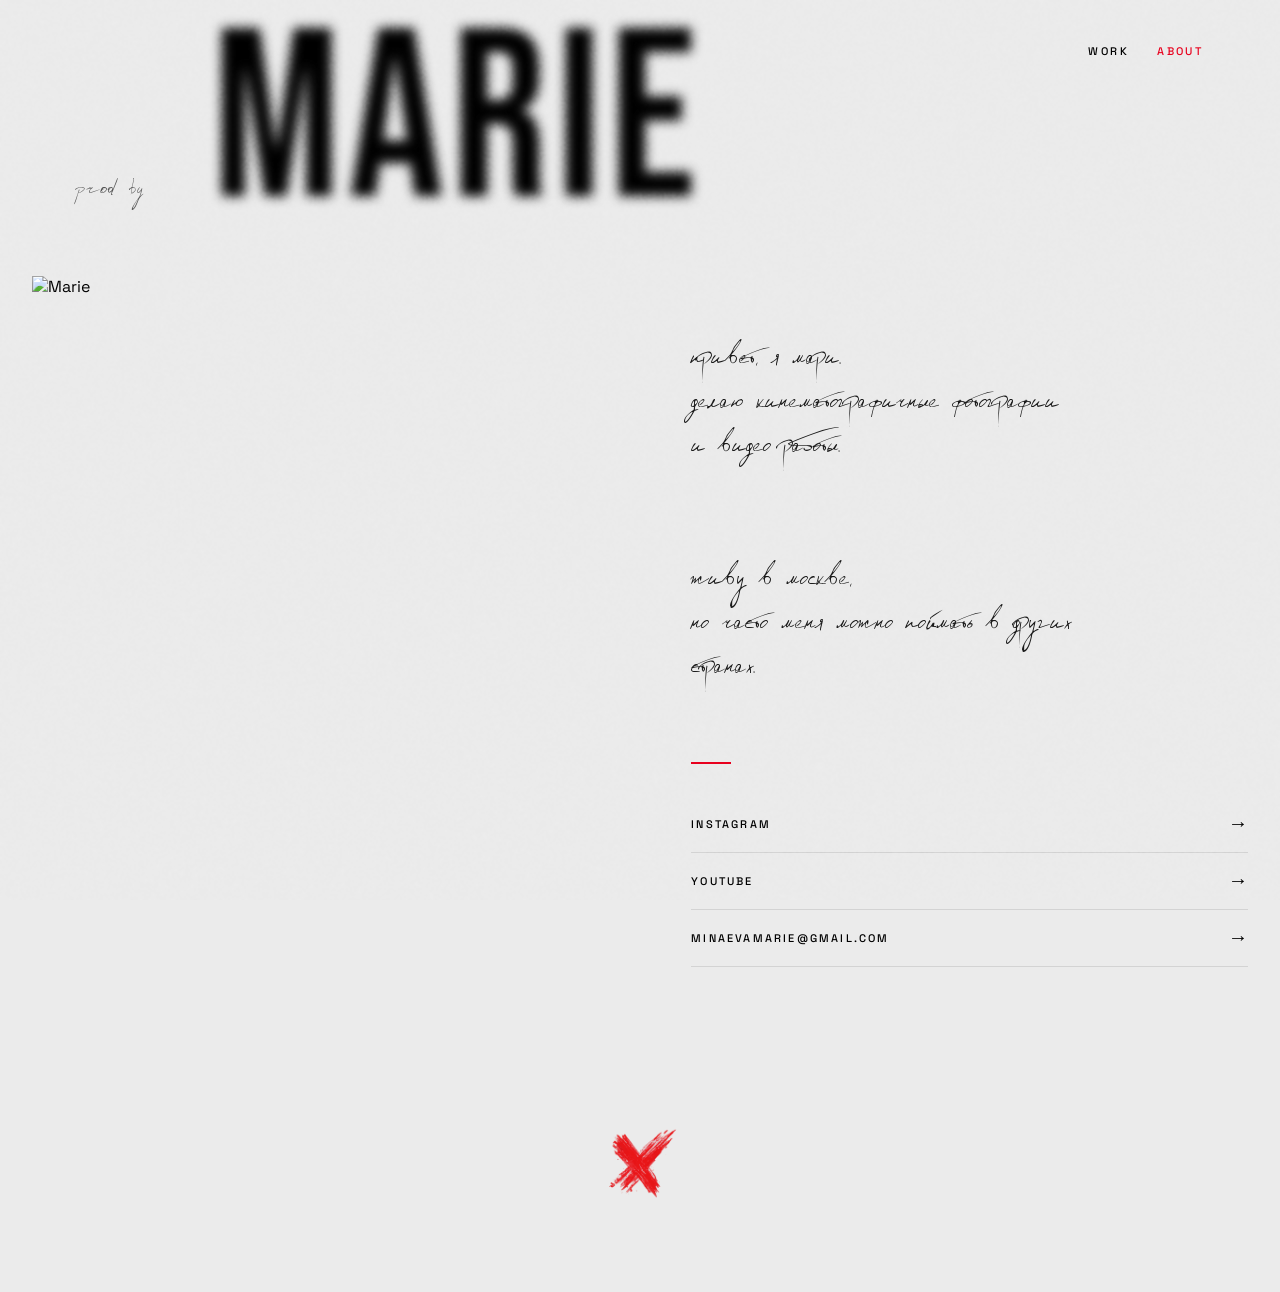
==== about.html @ d0a78d9e "init" ====
<!DOCTYPE html>
<html lang="ru">
<head>
  <meta charset="UTF-8">
  <meta name="viewport" content="width=device-width, initial-scale=1.0">
  <title>MARIE — About</title>
  <link rel="icon" href="icons/favicon.png" type="image/png">
  <link rel="stylesheet" href="style.css">
</head>
<body>

  <nav>
    <span class="nav-sub">prod by</span>
    <a href="index.html" class="nav-logo">MARIE</a>
    <div class="nav-links">
      <a href="index.html">WORK</a>
      <a href="about.html" class="active">ABOUT</a>
    </div>
  </nav>

  <div class="about-wrap">

    <div class="about-photo">
      <img src="myPhoto.jpg" alt="Marie">
    </div>

    <div class="about-content">

      <p class="about-bio" id="about-bio"></p>

      <div class="about-divider"></div>

      <div class="about-links" id="about-links"></div>

    </div>
  </div>

  <div class="page-footer-cross">
    <img src="icons/cross.png" alt="">
  </div>

  <script>
    fetch('about.json').then(r => r.json()).then(data => {
      const bio = document.getElementById('about-bio');
      bio.innerHTML = data.bio.map(line => line === '' ? '<br>' : line).join('<br>');

      const links = document.getElementById('about-links');
      data.links.forEach(l => {
        const a = document.createElement('a');
        a.href = l.url;
        a.className = 'about-link';
        if (l.external) { a.target = '_blank'; a.rel = 'noopener'; }
        a.innerHTML = l.label + '<span class="link-arrow">→</span>';
        links.appendChild(a);
      });
    });
  </script>
  <script src="grain.js"></script>
</body>
</html>
---- style.css ----
@import url('https://fonts.googleapis.com/css2?family=Bebas+Neue&family=Rock+Salt&family=Space+Grotesk:wght@300;400;500&display=swap');

@font-face {
  font-family: 'Chicoree';
  src: url('font/Chicoree Em. Bold.otf') format('opentype');
  font-weight: bold;
  font-style: normal;
}

@font-face {
  font-family: 'Alistair';
  src: url('font/Alistair Signature.ttf') format('truetype');
  font-weight: normal;
  font-style: normal;
}

@font-face {
  font-family: 'Shlapak';
  src: url('font/Shlapak Script.otf') format('opentype');
  font-weight: normal;
  font-style: normal;
}

:root {
  --bg: #FFFFFF;
  --black: #000000;
  --red: #E8001D;
}

*, *::before, *::after { box-sizing: border-box; margin: 0; padding: 0; }
html { scroll-behavior: smooth; }

body {
  background-color: var(--bg);
  background-image: url("data:image/svg+xml,%3Csvg xmlns='http://www.w3.org/2000/svg' width='250' height='250'%3E%3Cfilter id='n'%3E%3CfeTurbulence type='fractalNoise' baseFrequency='0.75' numOctaves='4' stitchTiles='stitch'/%3E%3CfeColorMatrix type='saturate' values='0'/%3E%3CfeBlend in='SourceGraphic' mode='multiply'/%3E%3C/filter%3E%3Crect width='250' height='250' filter='url(%23n)' opacity='0.08'/%3E%3C/svg%3E");
  background-repeat: repeat;
  background-size: 400px 400px;
  color: var(--black);
  font-family: 'Space Grotesk', sans-serif;
  overflow-x: hidden;
}


/* ── NAV ── */
nav {
  position: relative;
  z-index: 500;
  overflow: visible;
  display: flex;
  justify-content: space-between;
  align-items: flex-end;
  padding: 22px 6% 18px;
  background-color: var(--bg);
  background-image: url("data:image/svg+xml,%3Csvg xmlns='http://www.w3.org/2000/svg' width='250' height='250'%3E%3Cfilter id='n'%3E%3CfeTurbulence type='fractalNoise' baseFrequency='0.75' numOctaves='4' stitchTiles='stitch'/%3E%3CfeColorMatrix type='saturate' values='0'/%3E%3CfeBlend in='SourceGraphic' mode='multiply'/%3E%3C/filter%3E%3Crect width='250' height='250' filter='url(%23n)' opacity='0.08'/%3E%3C/svg%3E");
  background-size: 400px 400px;
}

.nav-sub {
  font-family: 'Shlapak', cursive;
  font-size: 22px;
  font-weight: normal;
  letter-spacing: 0.04em;
  color: #555555;
  text-transform: lowercase;
  white-space: nowrap;
  position: absolute;
  left: 6%;
  bottom: 46px;
}

.nav-logo {
  font-family: 'Bebas Neue', cursive;
  font-size: clamp(100px, 20vw, 240px);
  color: var(--black);
  text-decoration: none;
  letter-spacing: 0.03em;
  line-height: 0.85;
  filter: blur(6px);
  margin-left: 12%;
}

.nav-links { display: flex; gap: 28px; align-self: flex-start; padding-top: 22px; }

.nav-links a {
  font-size: 11px;
  font-weight: 500;
  letter-spacing: 0.22em;
  text-transform: uppercase;
  color: var(--black);
  text-decoration: none;
  transition: color 0.15s;
}

.nav-links a.active,
.nav-links a:hover { color: var(--red); }

/* ── GALLERY ── */
.gallery-wrap { padding: 20px 3% 120px 3%; position: relative; }

.gallery-grid {
  columns: 4 170px;
  column-gap: 12px;
}

/* Photo card */
.photo-card {
  break-inside: avoid;
  display: inline-block;
  width: 100%;
  margin-bottom: 12px;
  position: relative;
  overflow: visible;
  cursor: pointer;
  z-index: 1;
}

.photo-card:hover { z-index: 20; }

.photo-inner {
  overflow: hidden;
  position: relative;
  line-height: 0;
}

.photo-inner img {
  width: 100%;
  height: auto;
  display: block;
  transition: transform 0.5s ease;
  filter: contrast(1.04);
}

.photo-card:hover .photo-inner img { transform: scale(1.03); }

/* Big photo card */
.photo-card.big {
  z-index: 5;
  margin-bottom: 28px;
  transform-origin: top center;
}

/* Cross stamp on photo */
.photo-x {
  position: absolute;
  pointer-events: none;
  z-index: 5;
  top: 5%;
  left: 5%;
  width: 42%;
}

.photo-x img {
  width: 100%;
  height: auto;
  display: block;
  mix-blend-mode: multiply;
}

/* ━━━━━━━━━━━━━━━━━━━━━━━━━━━━━━━━
   SCATTER TEXT TYPES
━━━━━━━━━━━━━━━━━━━━━━━━━━━━━━━━ */

/* Shared base for all scatter elements */
[class^="st"] {
  break-inside: avoid;
  display: inline-block;
  width: 100%;
  position: relative;
  pointer-events: none;
  user-select: none;
  margin-bottom: 12px;
}

/* ── 1. HUGE single word: SHOT / STILL / PROOF etc. */
.st-word {
  font-family: 'Bebas Neue', cursive;
  font-size: clamp(52px, 10vw, 120px);
  line-height: 0.84;
  letter-spacing: 0.02em;
  color: var(--black);
  padding: 4px 0;
}

.st-word.outline {
  -webkit-text-stroke: 2px var(--black);
  color: transparent;
}

.st-word.red { color: var(--red); }

.st-word.red-outline {
  -webkit-text-stroke: 2px var(--red);
  color: transparent;
}

/* ghost — enormous, barely visible, background feel */
.st-word.ghost {
  font-size: clamp(100px, 22vw, 260px);
  color: rgba(0,0,0,0.04);
  line-height: 0.8;
  overflow: visible;
  -webkit-text-stroke: 0;
}

/* Creep over photo above */
.overlap-up {
  margin-top: -56px;
  z-index: 10;
  margin-bottom: 6px;
}

.overlap-up-sm {
  margin-top: -28px;
  z-index: 10;
  margin-bottom: 4px;
}

/* ── 2. Dazed-style phrase: "no filter needed" */
.st-phrase {
  font-family: 'Shlapak', cursive;
  font-size: clamp(14px, 2.4vw, 24px);
  letter-spacing: 0.14em;
  color: var(--black);
  padding: 10px 2px;
  line-height: 1.1;
}

.st-phrase.gray  { color: #C8C8C8; }
.st-phrase.red   { color: var(--red); font-size: clamp(16px, 3vw, 30px); }
.st-phrase.right { text-align: right; margin-left: auto; display: block; }

/* ── 3. Illegible handwriting — very small, extreme rotation */
.st-illegible {
  font-family: 'Rock Salt', cursive;
  font-size: 11px;
  color: rgba(0, 0, 0, 0.22);
  white-space: nowrap;
  overflow: visible;
  padding: 20px 0 16px;
  line-height: 1;
  letter-spacing: 0.01em;
  transform-origin: left center;
}

/* ── 4. Polaroid handwritten caption — small, legible-ish, gray */
.st-hand {
  font-family: 'Rock Salt', cursive;
  font-size: 18px;
  color: #C0C0C0;
  padding: 10px 4px;
  line-height: 1.3;
}

.st-hand.dark {
  font-size: 16px;
  color: rgba(0,0,0,0.3);
}

/* ── 5. Film/editorial label */
.st-label {
  font-family: 'Space Grotesk', sans-serif;
  font-size: 9px;
  letter-spacing: 0.24em;
  text-transform: uppercase;
  color: #888888;
  padding: 8px 2px;
}

/* ── 6. Long italic quote */
.st-quote {
  break-inside: avoid;
  display: inline-block;
  width: 100%;
  font-family: 'Space Grotesk', sans-serif;
  font-size: 10px;
  font-style: italic;
  font-weight: 300;
  color: #AAAAAA;
  line-height: 1.6;
  text-align: right;
  letter-spacing: 0.04em;
  padding: 6px 2px;
  margin-bottom: 10px;
}

.quote-sidebar {
  display: none;
}

/* ── Gallery intro ─────────────────────────────────────────── */
.gallery-intro {
  padding: 30px 3% 20px;
  display: flex;
  justify-content: flex-end;
}

.gallery-intro-quote {
  font-family: 'Shlapak', cursive;
  font-size: 16px;
  font-style: normal;
  font-weight: 300;
  color: #AAAAAA;
  line-height: 1.7;
  letter-spacing: 0.04em;
  max-width: 320px;
  text-align: right;
}

/* ── Shot image */
.st-shot {
  break-inside: avoid;
  display: inline-block;
  width: 100%;
  margin-bottom: 12px;
}

.st-shot img {
  width: 70%;
  max-width: 220px;
  height: auto;
  display: block;
  mix-blend-mode: multiply;
}

/* ── Circled text */
.st-circled {
  break-inside: avoid;
  display: inline-block;
  width: 100%;
  margin-bottom: 12px;
  position: relative;
}

.st-circled-text {
  font-family: 'Bebas Neue', cursive;
  font-size: clamp(32px, 6vw, 64px);
  letter-spacing: 0.08em;
  color: var(--black);
  display: block;
  text-align: center;
  padding: 14px 24px;
  position: relative;
  z-index: 1;
  filter: blur(1px);
}

.st-circled-text.red { color: var(--red); }

.st-circle-img {
  position: absolute;
  top: 50%;
  left: 50%;
  transform: translate(-50%, -50%);
  width: 92%;
  height: auto;
  pointer-events: none;
  mix-blend-mode: multiply;
  filter: blur(1.5px);
  z-index: 2;
}

/* ── 7. Cross image */
.st-x {
  padding: 0;
}

.st-x img {
  width: 55%;
  max-width: 180px;
  height: auto;
  display: block;
  mix-blend-mode: multiply;
}

/* ── 8. Thin red rule */
.st-rule {
  border: none;
  border-top: 2px solid var(--red);
  margin-bottom: 12px;
  break-inside: avoid;
  display: inline-block;
  width: 100%;
}

/* ── BLUR WORD — full width, column-span ── */
.st-blur {
  column-span: all;
  display: block;
  font-family: 'Bebas Neue', cursive;
  font-size: clamp(100px, 20vw, 240px);
  line-height: 0.75;
  letter-spacing: 0.03em;
  color: var(--black);
  filter: blur(6px);
  opacity: 0.6;
  padding: 0 4%;
  margin: -10px 0 0;
  pointer-events: none;
  user-select: none;
  overflow: hidden;
}

.st-blur.red { color: var(--red); }

/* ── TORN PAPER ── */

/* Full-width torn strip — spans all columns, acts as section break */
.paper-break {
  column-span: all;
  display: block;
  width: 100%;
  position: relative;
  margin: 10px 0 6px;
  overflow: hidden;
  line-height: 0;
  background: #0a0a0a;
}

.paper-break img {
  width: 100%;
  height: 100px;
  object-fit: cover;
  object-position: center 48%;
  display: block;
  opacity: 0.92;
}

.paper-break-text {
  position: absolute;
  top: 50%;
  left: 50%;
  transform: translate(-50%, -50%);
  font-family: 'Bebas Neue', cursive;
  font-size: clamp(13px, 2vw, 20px);
  letter-spacing: 0.28em;
  color: #ffffff;
  white-space: nowrap;
  pointer-events: none;
}

/* Torn note — column-flow card, text on white paper area */
.paper-note {
  break-inside: avoid;
  display: inline-block;
  width: 100%;
  margin-bottom: 12px;
  position: relative;
  line-height: 0;
}

.paper-note img {
  width: 100%;
  height: auto;
  display: block;
}

.paper-note-text {
  position: absolute;
  top: 48%;
  left: 50%;
  transform: translate(-50%, -50%);
  font-family: 'Rock Salt', cursive;
  font-size: clamp(14px, 2.2vw, 20px);
  color: #3A3A3A;
  text-align: center;
  width: 76%;
  line-height: 1.4;
  white-space: nowrap;
  overflow: hidden;
  pointer-events: none;
}

/* ── VIDEO ── */
.video-card {
  break-inside: avoid;
  display: inline-block;
  width: 100%;
  margin-bottom: 12px;
  background: var(--black);
}

.video-card iframe {
  width: 100%;
  aspect-ratio: 16/9;
  border: none;
  display: block;
}


/* ── Footer cross ── */
.page-footer-cross {
  display: flex;
  justify-content: center;
  padding: 10px 0 30px;
}

.page-footer-cross img {
  width: 120px;
  height: auto;
  mix-blend-mode: multiply;
}

/* ── LIGHTBOX ── */
#lightbox {
  display: none;
  position: fixed;
  inset: 0;
  background: rgba(0,0,0,0.95);
  z-index: 1000;
  align-items: center;
  justify-content: center;
  cursor: zoom-out;
}

#lightbox.open { display: flex; }

#lb-img {
  max-width: 90vw;
  max-height: 90vh;
  object-fit: contain;
  display: block;
  cursor: default;
  user-select: none;
}

#lb-close {
  position: fixed;
  top: 20px;
  right: 28px;
  background: none;
  border: none;
  color: #fff;
  font-family: 'Bebas Neue', cursive;
  font-size: 48px;
  line-height: 1;
  cursor: pointer;
  opacity: 0.6;
  transition: opacity 0.2s;
  z-index: 1001;
}

#lb-close:hover { opacity: 1; }

#lb-prev, #lb-next {
  position: fixed;
  top: 50%;
  transform: translateY(-50%);
  background: none;
  border: none;
  color: #fff;
  font-size: 28px;
  cursor: pointer;
  opacity: 0.35;
  transition: opacity 0.2s;
  padding: 24px 18px;
  z-index: 1001;
}

#lb-prev { left: 8px; }
#lb-next { right: 8px; }
#lb-prev:hover, #lb-next:hover { opacity: 1; }

/* ━━━━━━━━━━━━━━━━━━━━━━━━━━━━━━━━
   ABOUT PAGE
━━━━━━━━━━━━━━━━━━━━━━━━━━━━━━━━ */
.about-wrap {
  display: grid;
  grid-template-columns: 1fr 1fr;
  min-height: calc(100vh - 72px);
}

.about-photo {
  position: sticky;
  top: 72px;
  height: calc(100vh - 72px);
  overflow: hidden;
  padding: 32px 20px 32px 32px;
  box-sizing: border-box;
}

.about-photo img {
  width: 100%;
  height: 100%;
  object-fit: cover;
  object-position: center 15%;
  display: block;
  filter: contrast(1.06);
}

.about-content {
  padding: 64px 32px 80px 8%;
  display: flex;
  flex-direction: column;
  justify-content: center;
  gap: 32px;
}

.about-name {
  font-family: 'Bebas Neue', cursive;
  font-size: clamp(72px, 10vw, 120px);
  line-height: 0.85;
  letter-spacing: 0.03em;
}

.about-name .dot { color: var(--red); }

.about-bio {
  font-family: 'Shlapak', cursive;
  font-size: clamp(20px, 2.4vw, 26px);
  line-height: 1.7;
  color: #1A1A1A;
  margin-bottom: 1.7em;
  max-width: 380px;
}

.about-divider {
  width: 40px;
  height: 2px;
  background: var(--red);
}

.about-links { display: flex; flex-direction: column; width: 100%; }

.about-link {
  display: flex;
  align-items: center;
  justify-content: space-between;
  text-decoration: none;
  color: var(--black);
  font-size: 11px;
  font-weight: 500;
  letter-spacing: 0.2em;
  text-transform: uppercase;
  padding: 16px 0;
  border-bottom: 1px solid rgba(0,0,0,0.1);
  transition: color 0.2s, padding-left 0.2s;
}

.about-link:hover { color: var(--red); padding-left: 8px; }

.link-arrow {
  font-family: 'Bebas Neue', cursive;
  font-size: 20px;
  letter-spacing: 0;
}

/* ── RESPONSIVE ── */

@media (max-width: 900px) {
  .gallery-grid { columns: 3 150px; }
}

/* ── Tablet ── */
@media (max-width: 860px) {
  .about-wrap { grid-template-columns: 1fr; }
  .about-photo {
    position: relative;
    top: 0;
    height: 75vw;
    padding: 20px 20px 0;
  }
  .about-content { padding: 40px 8% 60px; justify-content: flex-start; }
  .about-bio { font-size: clamp(18px, 3.5vw, 24px); max-width: 100%; }
}

/* ── Mobile ── */
@media (max-width: 600px) {
  /* Nav */
  nav { padding: 14px 5% 12px; }
  .nav-logo {
    font-size: clamp(62px, 17vw, 100px);
    margin-left: 22%;
    filter: blur(4px);
  }
  .nav-sub { font-size: 16px; bottom: 30px; left: 5%; }
  .nav-links { gap: 14px; padding-top: 12px; }
  .nav-links a { font-size: 10px; letter-spacing: 0.18em; }

  /* Gallery intro */
  .gallery-intro { padding: 16px 4% 10px; }
  .gallery-intro-quote {
    font-size: 14px;
    max-width: 100%;
    text-align: right;
  }

  /* Gallery grid */
  .gallery-wrap { padding: 12px 2% 80px; }
  .gallery-grid { columns: 2 130px; column-gap: 8px; }
  .photo-card { margin-bottom: 8px; }

  /* Scatter text */
  .st-word { font-size: clamp(34px, 9vw, 72px); }
  .st-blur {
    font-size: clamp(72px, 18vw, 160px);
    padding: 0 2%;
    filter: blur(3px);
  }
  .st-phrase { font-size: clamp(12px, 3.5vw, 20px); letter-spacing: 0.08em; }
  .st-label { font-size: 8px; letter-spacing: 0.18em; }
  .overlap-up { margin-top: -26px; }
  .st-circled-text { font-size: clamp(24px, 7vw, 48px); }

  /* About */
  .about-photo { height: 80vw; padding: 16px 16px 0; }
  .about-content { padding: 32px 6% 50px; gap: 20px; }
  .about-bio {
    font-size: clamp(18px, 5vw, 24px);
    margin-bottom: 1em;
  }
  .about-link { padding: 14px 0; font-size: 10px; }

  /* Lightbox */
  #lb-close { font-size: 36px; top: 14px; right: 16px; }
  #lb-prev, #lb-next { font-size: 22px; padding: 16px 12px; }
  #lb-img { max-width: 96vw; max-height: 86vh; }

  /* Footer */
  .page-footer-cross img { width: 80px; }
}
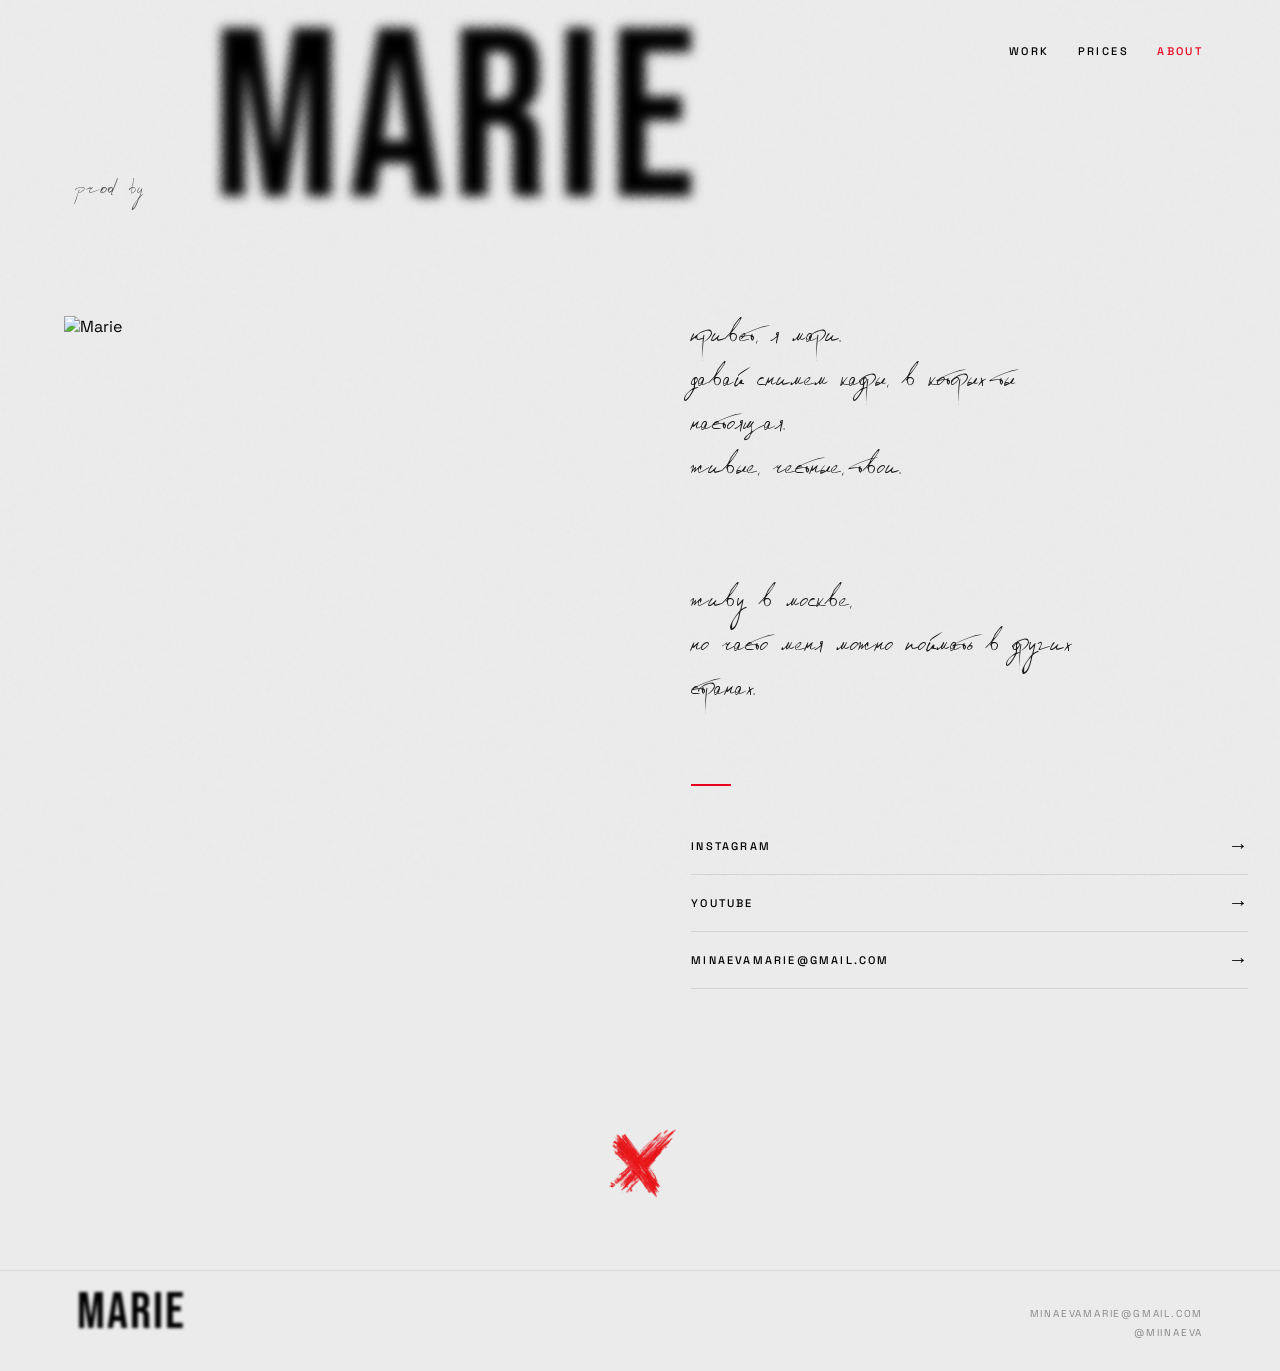
==== commit f5e081d8: "init" ====
--- a/about.html
+++ b/about.html
@@ -14,6 +14,7 @@
     <a href="index.html" class="nav-logo">MARIE</a>
     <div class="nav-links">
       <a href="index.html">WORK</a>
+      <a href="pricing.html">PRICES</a>
       <a href="about.html" class="active">ABOUT</a>
     </div>
   </nav>
@@ -39,8 +40,16 @@
     <img src="icons/cross.png" alt="">
   </div>
 
+  <footer class="site-footer">
+    <div class="site-footer-name">MARIE</div>
+    <div class="site-footer-links">
+      <a href="mailto:minaevamarie@gmail.com">minaevamarie@gmail.com</a>
+      <a href="https://www.instagram.com/miinaeva/" target="_blank" rel="noopener">@miinaeva</a>
+    </div>
+  </footer>
+
   <script>
-    fetch('about.json').then(r => r.json()).then(data => {
+    fetch('data/about.json').then(r => r.json()).then(data => {
       const bio = document.getElementById('about-bio');
       bio.innerHTML = data.bio.map(line => line === '' ? '<br>' : line).join('<br>');
 
--- a/style.css
+++ b/style.css
@@ -4,13 +4,6 @@
   font-family: 'Chicoree';
   src: url('font/Chicoree Em. Bold.otf') format('opentype');
   font-weight: bold;
-  font-style: normal;
-}
-
-@font-face {
-  font-family: 'Alistair';
-  src: url('font/Alistair Signature.ttf') format('truetype');
-  font-weight: normal;
   font-style: normal;
 }
 
@@ -120,6 +113,11 @@
   overflow: hidden;
   position: relative;
   line-height: 0;
+  border-radius: 1px;
+  -webkit-transform: translateZ(0);
+  transform: translateZ(0);
+  -webkit-backface-visibility: hidden;
+  backface-visibility: hidden;
 }
 
 .photo-inner img {
@@ -491,7 +489,7 @@
 .page-footer-cross {
   display: flex;
   justify-content: center;
-  padding: 10px 0 30px;
+  padding: 10px 0 0;
 }
 
 .page-footer-cross img {
@@ -499,6 +497,45 @@
   height: auto;
   mix-blend-mode: multiply;
 }
+
+/* ── Site footer ── */
+.site-footer {
+  display: flex;
+  justify-content: space-between;
+  align-items: flex-end;
+  padding: 16px 6% 32px;
+  margin-top: 8px;
+  border-top: 1px solid rgba(0,0,0,0.07);
+}
+
+.site-footer-name {
+  font-family: 'Bebas Neue', cursive;
+  font-size: clamp(28px, 5vw, 52px);
+  letter-spacing: 0.04em;
+  color: var(--black);
+  filter: blur(1.5px);
+  line-height: 1;
+}
+
+.site-footer-links {
+  display: flex;
+  flex-direction: column;
+  align-items: flex-end;
+  gap: 6px;
+}
+
+.site-footer-links a {
+  font-family: 'Space Grotesk', sans-serif;
+  font-size: 10px;
+  font-weight: 400;
+  letter-spacing: 0.18em;
+  text-transform: uppercase;
+  color: #888;
+  text-decoration: none;
+  transition: color 0.15s;
+}
+
+.site-footer-links a:hover { color: var(--red); }
 
 /* ── LIGHTBOX ── */
 #lightbox {
@@ -574,7 +611,7 @@
   top: 72px;
   height: calc(100vh - 72px);
   overflow: hidden;
-  padding: 32px 20px 32px 32px;
+  padding: 72px 52px 72px 64px;
   box-sizing: border-box;
 }
 
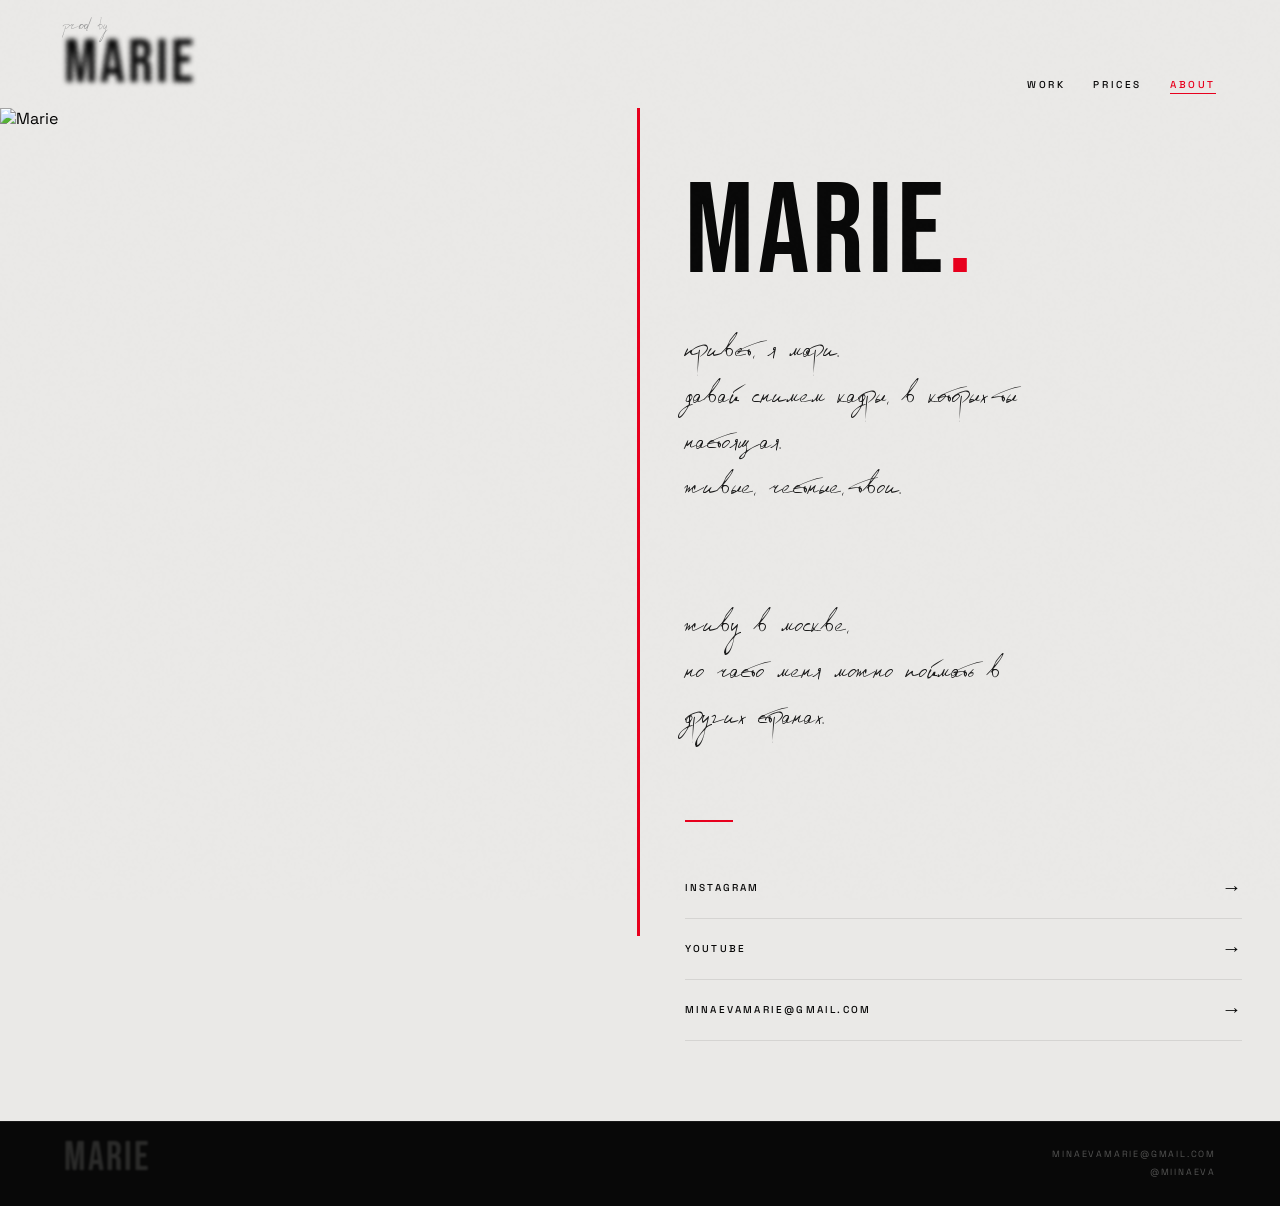
==== commit ace63377: "redesign" ====
--- a/about.html
+++ b/about.html
@@ -9,9 +9,21 @@
 </head>
 <body>
 
-  <nav>
-    <span class="nav-sub">prod by</span>
-    <a href="index.html" class="nav-logo">MARIE</a>
+  <div id="cursor">
+    <svg width="28" height="28" viewBox="0 0 28 28" fill="none">
+      <line x1="14" y1="0" x2="14" y2="10" stroke="#E8001D" stroke-width="1.5"/>
+      <line x1="14" y1="18" x2="14" y2="28" stroke="#E8001D" stroke-width="1.5"/>
+      <line x1="0" y1="14" x2="10" y2="14" stroke="#E8001D" stroke-width="1.5"/>
+      <line x1="18" y1="14" x2="28" y2="14" stroke="#E8001D" stroke-width="1.5"/>
+      <circle id="cursor-dot" cx="14" cy="14" r="2.5" fill="#E8001D"/>
+    </svg>
+  </div>
+
+  <nav id="main-nav">
+    <div class="nav-left">
+      <span class="nav-sub">prod by</span>
+      <a href="index.html" class="nav-logo">MARIE</a>
+    </div>
     <div class="nav-links">
       <a href="index.html">WORK</a>
       <a href="pricing.html">PRICES</a>
@@ -20,24 +32,15 @@
   </nav>
 
   <div class="about-wrap">
-
     <div class="about-photo">
       <img src="myPhoto.jpg" alt="Marie">
     </div>
-
     <div class="about-content">
-
+      <div class="about-name">MARIE<span class="dot">.</span></div>
       <p class="about-bio" id="about-bio"></p>
-
       <div class="about-divider"></div>
-
       <div class="about-links" id="about-links"></div>
-
     </div>
-  </div>
-
-  <div class="page-footer-cross">
-    <img src="icons/cross.png" alt="">
   </div>
 
   <footer class="site-footer">
@@ -52,7 +55,6 @@
     fetch('data/about.json').then(r => r.json()).then(data => {
       const bio = document.getElementById('about-bio');
       bio.innerHTML = data.bio.map(line => line === '' ? '<br>' : line).join('<br>');
-
       const links = document.getElementById('about-links');
       data.links.forEach(l => {
         const a = document.createElement('a');
@@ -63,7 +65,26 @@
         links.appendChild(a);
       });
     });
+
+    const nav = document.getElementById('main-nav');
+    window.addEventListener('scroll', () => {
+      nav.classList.toggle('scrolled', window.scrollY > 30);
+    }, { passive: true });
+
+    const cursor = document.getElementById('cursor');
+    let mx = -100, my = -100, cx = -100, cy = -100;
+    document.addEventListener('mousemove', e => { mx = e.clientX; my = e.clientY; });
+    (function raf() {
+      cx += (mx - cx) * 0.18;
+      cy += (my - cy) * 0.18;
+      cursor.style.transform = `translate(${cx}px, ${cy}px) translate(-50%, -50%)`;
+      requestAnimationFrame(raf);
+    })();
+    document.querySelectorAll('a, button').forEach(el => {
+      el.addEventListener('mouseenter', () => cursor.classList.add('hovering'));
+      el.addEventListener('mouseleave', () => cursor.classList.remove('hovering'));
+    });
   </script>
   <script src="grain.js"></script>
 </body>
-</html>+</html>
--- a/style.css
+++ b/style.css
@@ -15,8 +15,8 @@
 }
 
 :root {
-  --bg: #FFFFFF;
-  --black: #000000;
+  --bg: #F7F6F3;
+  --black: #080808;
   --red: #E8001D;
 }
 
@@ -25,74 +25,136 @@
 
 body {
   background-color: var(--bg);
-  background-image: url("data:image/svg+xml,%3Csvg xmlns='http://www.w3.org/2000/svg' width='250' height='250'%3E%3Cfilter id='n'%3E%3CfeTurbulence type='fractalNoise' baseFrequency='0.75' numOctaves='4' stitchTiles='stitch'/%3E%3CfeColorMatrix type='saturate' values='0'/%3E%3CfeBlend in='SourceGraphic' mode='multiply'/%3E%3C/filter%3E%3Crect width='250' height='250' filter='url(%23n)' opacity='0.08'/%3E%3C/svg%3E");
+  background-image: url("data:image/svg+xml,%3Csvg xmlns='http://www.w3.org/2000/svg' width='250' height='250'%3E%3Cfilter id='n'%3E%3CfeTurbulence type='fractalNoise' baseFrequency='0.75' numOctaves='4' stitchTiles='stitch'/%3E%3CfeColorMatrix type='saturate' values='0'/%3E%3CfeBlend in='SourceGraphic' mode='multiply'/%3E%3C/filter%3E%3Crect width='250' height='250' filter='url(%23n)' opacity='0.05'/%3E%3C/svg%3E");
   background-repeat: repeat;
   background-size: 400px 400px;
   color: var(--black);
   font-family: 'Space Grotesk', sans-serif;
   overflow-x: hidden;
-}
-
-
-/* ── NAV ── */
+  cursor: none;
+}
+
+/* ━━━━━━━━━━━━━━━━━━━━━━━━━━
+   CUSTOM CURSOR
+━━━━━━━━━━━━━━━━━━━━━━━━━━ */
+#cursor {
+  position: fixed;
+  top: 0; left: 0;
+  pointer-events: none;
+  z-index: 9999;
+  transform: translate(-50%, -50%);
+}
+#cursor svg { display: block; }
+#cursor-dot {
+  transition: transform 0.2s ease;
+  transform-origin: center;
+}
+#cursor.hovering #cursor-dot { transform: scale(3); }
+a, button, .photo-card { cursor: none; }
+
+/* ━━━━━━━━━━━━━━━━━━━━━━━━━━
+   NAV
+━━━━━━━━━━━━━━━━━━━━━━━━━━ */
 nav {
-  position: relative;
+  position: sticky;
+  top: 0;
   z-index: 500;
-  overflow: visible;
   display: flex;
   justify-content: space-between;
   align-items: flex-end;
-  padding: 22px 6% 18px;
+  padding: 16px 5% 12px;
   background-color: var(--bg);
-  background-image: url("data:image/svg+xml,%3Csvg xmlns='http://www.w3.org/2000/svg' width='250' height='250'%3E%3Cfilter id='n'%3E%3CfeTurbulence type='fractalNoise' baseFrequency='0.75' numOctaves='4' stitchTiles='stitch'/%3E%3CfeColorMatrix type='saturate' values='0'/%3E%3CfeBlend in='SourceGraphic' mode='multiply'/%3E%3C/filter%3E%3Crect width='250' height='250' filter='url(%23n)' opacity='0.08'/%3E%3C/svg%3E");
+  background-image: url("data:image/svg+xml,%3Csvg xmlns='http://www.w3.org/2000/svg' width='250' height='250'%3E%3Cfilter id='n'%3E%3CfeTurbulence type='fractalNoise' baseFrequency='0.75' numOctaves='4' stitchTiles='stitch'/%3E%3CfeColorMatrix type='saturate' values='0'/%3E%3CfeBlend in='SourceGraphic' mode='multiply'/%3E%3C/filter%3E%3Crect width='250' height='250' filter='url(%23n)' opacity='0.05'/%3E%3C/svg%3E");
   background-size: 400px 400px;
+  border-bottom: 1.5px solid transparent;
+  transition: border-color 0.3s ease, box-shadow 0.3s ease;
+}
+nav.scrolled {
+  border-bottom-color: var(--red);
+  box-shadow: 0 1px 0 0 var(--red);
+}
+
+.nav-left {
+  display: flex;
+  flex-direction: column;
+  gap: 0;
 }
 
 .nav-sub {
   font-family: 'Shlapak', cursive;
-  font-size: 22px;
+  font-size: 16px;
   font-weight: normal;
-  letter-spacing: 0.04em;
-  color: #555555;
-  text-transform: lowercase;
-  white-space: nowrap;
-  position: absolute;
-  left: 6%;
-  bottom: 46px;
+  color: #999;
+  line-height: 1;
+  margin-bottom: 1px;
 }
 
 .nav-logo {
-  font-family: 'Bebas Neue', cursive;
-  font-size: clamp(100px, 20vw, 240px);
+  font-family: 'Bebas Neue', sans-serif;
+  font-size: clamp(36px, 5.5vw, 62px);
   color: var(--black);
   text-decoration: none;
-  letter-spacing: 0.03em;
-  line-height: 0.85;
-  filter: blur(6px);
-  margin-left: 12%;
-}
-
-.nav-links { display: flex; gap: 28px; align-self: flex-start; padding-top: 22px; }
+  letter-spacing: 0.05em;
+  line-height: 1;
+  filter: blur(2.5px);
+  transition: filter 0.3s;
+}
+.nav-logo:hover { filter: blur(0); }
+
+.nav-links {
+  display: flex;
+  gap: 28px;
+  align-self: flex-end;
+  padding-bottom: 4px;
+}
 
 .nav-links a {
-  font-size: 11px;
+  font-size: 10px;
   font-weight: 500;
-  letter-spacing: 0.22em;
+  letter-spacing: 0.26em;
   text-transform: uppercase;
   color: var(--black);
   text-decoration: none;
   transition: color 0.15s;
-}
-
+  position: relative;
+}
+.nav-links a::after {
+  content: '';
+  position: absolute;
+  bottom: -3px; left: 0; right: 0;
+  height: 1.5px;
+  background: var(--red);
+  transform: scaleX(0);
+  transform-origin: left;
+  transition: transform 0.2s ease;
+}
+.nav-links a.active::after,
+.nav-links a:hover::after { transform: scaleX(1); }
 .nav-links a.active,
 .nav-links a:hover { color: var(--red); }
 
 /* ── GALLERY ── */
-.gallery-wrap { padding: 20px 3% 120px 3%; position: relative; }
+.gallery-wrap { padding: 20px 3% 0 3%; position: relative; }
 
 .gallery-grid {
-  columns: 4 170px;
-  column-gap: 12px;
+  columns: 4;
+  column-gap: 8px;
+}
+
+/* Main photos row */
+.gallery-main-row {
+  column-span: all;
+  display: flex;
+  gap: 8px;
+  margin-bottom: 8px;
+  align-items: flex-start;
+}
+
+.gallery-main-row .photo-card {
+  flex: 1;
+  min-width: 0;
+  margin-bottom: 0;
+  max-width: 33.333%;
 }
 
 /* Photo card */
@@ -100,13 +162,32 @@
   break-inside: avoid;
   display: inline-block;
   width: 100%;
-  margin-bottom: 12px;
+  margin-bottom: 8px;
   position: relative;
-  overflow: visible;
-  cursor: pointer;
+  overflow: hidden;
+  cursor: none;
   z-index: 1;
-}
-
+  opacity: 0;
+  translate: 0 18px;
+  transition: opacity 0.55s ease, translate 0.55s ease;
+}
+
+.photo-card.visible {
+  opacity: 1;
+  translate: 0 0;
+}
+
+.photo-card::after {
+  content: '';
+  position: absolute;
+  inset: 0;
+  border: 2px solid var(--red);
+  opacity: 0;
+  transition: opacity 0.25s ease;
+  pointer-events: none;
+  z-index: 2;
+}
+.photo-card:hover::after { opacity: 1; }
 .photo-card:hover { z-index: 20; }
 
 .photo-inner {
@@ -133,32 +214,44 @@
 /* Big photo card */
 .photo-card.big {
   z-index: 5;
-  margin-bottom: 28px;
+  margin-bottom: 24px;
   transform-origin: top center;
 }
 
-/* Cross stamp on photo */
-.photo-x {
-  position: absolute;
-  pointer-events: none;
-  z-index: 5;
-  top: 5%;
-  left: 5%;
-  width: 42%;
-}
-
-.photo-x img {
+/* ── VIDEO ── */
+.photo-inner video {
   width: 100%;
   height: auto;
   display: block;
-  mix-blend-mode: multiply;
-}
-
-/* ━━━━━━━━━━━━━━━━━━━━━━━━━━━━━━━━
+  transition: transform 0.5s ease;
+  filter: contrast(1.04);
+}
+.photo-inner:has(video) {
+  aspect-ratio: 9 / 16;
+  background: #111;
+}
+.photo-inner:has(video) video {
+  position: absolute;
+  inset: 0;
+  width: 100%;
+  height: 100%;
+  object-fit: cover;
+}
+.photo-inner { position: relative; }
+.photo-card:hover .photo-inner video { transform: scale(1.03); }
+
+#lb-video {
+  display: none;
+  width: 90vw;
+  max-width: 900px;
+  aspect-ratio: 16/9;
+  border: none;
+  cursor: default;
+}
+
+/* ━━━━━━━━━━━━━━━━━━━━━━━━━━
    SCATTER TEXT TYPES
-━━━━━━━━━━━━━━━━━━━━━━━━━━━━━━━━ */
-
-/* Shared base for all scatter elements */
+━━━━━━━━━━━━━━━━━━━━━━━━━━ */
 [class^="st"] {
   break-inside: avoid;
   display: inline-block;
@@ -166,32 +259,20 @@
   position: relative;
   pointer-events: none;
   user-select: none;
-  margin-bottom: 12px;
-}
-
-/* ── 1. HUGE single word: SHOT / STILL / PROOF etc. */
+  margin-bottom: 8px;
+}
+
 .st-word {
-  font-family: 'Bebas Neue', cursive;
+  font-family: 'Bebas Neue', sans-serif;
   font-size: clamp(52px, 10vw, 120px);
   line-height: 0.84;
   letter-spacing: 0.02em;
   color: var(--black);
   padding: 4px 0;
 }
-
-.st-word.outline {
-  -webkit-text-stroke: 2px var(--black);
-  color: transparent;
-}
-
+.st-word.outline { -webkit-text-stroke: 2px var(--black); color: transparent; }
 .st-word.red { color: var(--red); }
-
-.st-word.red-outline {
-  -webkit-text-stroke: 2px var(--red);
-  color: transparent;
-}
-
-/* ghost — enormous, barely visible, background feel */
+.st-word.red-outline { -webkit-text-stroke: 2px var(--red); color: transparent; }
 .st-word.ghost {
   font-size: clamp(100px, 22vw, 260px);
   color: rgba(0,0,0,0.04);
@@ -199,21 +280,9 @@
   overflow: visible;
   -webkit-text-stroke: 0;
 }
-
-/* Creep over photo above */
-.overlap-up {
-  margin-top: -56px;
-  z-index: 10;
-  margin-bottom: 6px;
-}
-
-.overlap-up-sm {
-  margin-top: -28px;
-  z-index: 10;
-  margin-bottom: 4px;
-}
-
-/* ── 2. Dazed-style phrase: "no filter needed" */
+.overlap-up { margin-top: -56px; z-index: 10; margin-bottom: 6px; }
+.overlap-up-sm { margin-top: -28px; z-index: 10; margin-bottom: 4px; }
+
 .st-phrase {
   font-family: 'Shlapak', cursive;
   font-size: clamp(14px, 2.4vw, 24px);
@@ -222,16 +291,14 @@
   padding: 10px 2px;
   line-height: 1.1;
 }
-
 .st-phrase.gray  { color: #C8C8C8; }
 .st-phrase.red   { color: var(--red); font-size: clamp(16px, 3vw, 30px); }
 .st-phrase.right { text-align: right; margin-left: auto; display: block; }
 
-/* ── 3. Illegible handwriting — very small, extreme rotation */
 .st-illegible {
   font-family: 'Rock Salt', cursive;
   font-size: 11px;
-  color: rgba(0, 0, 0, 0.22);
+  color: rgba(0,0,0,0.22);
   white-space: nowrap;
   overflow: visible;
   padding: 20px 0 16px;
@@ -240,7 +307,6 @@
   transform-origin: left center;
 }
 
-/* ── 4. Polaroid handwritten caption — small, legible-ish, gray */
 .st-hand {
   font-family: 'Rock Salt', cursive;
   font-size: 18px;
@@ -248,13 +314,8 @@
   padding: 10px 4px;
   line-height: 1.3;
 }
-
-.st-hand.dark {
-  font-size: 16px;
-  color: rgba(0,0,0,0.3);
-}
-
-/* ── 5. Film/editorial label */
+.st-hand.dark { font-size: 16px; color: rgba(0,0,0,0.3); }
+
 .st-label {
   font-family: 'Space Grotesk', sans-serif;
   font-size: 9px;
@@ -264,7 +325,6 @@
   padding: 8px 2px;
 }
 
-/* ── 6. Long italic quote */
 .st-quote {
   break-inside: avoid;
   display: inline-block;
@@ -281,22 +341,17 @@
   margin-bottom: 10px;
 }
 
-.quote-sidebar {
-  display: none;
-}
-
-/* ── Gallery intro ─────────────────────────────────────────── */
+.quote-sidebar { display: none; }
+
+/* ── Gallery intro ── */
 .gallery-intro {
-  padding: 30px 3% 20px;
+  padding: 24px 3% 16px;
   display: flex;
   justify-content: flex-end;
 }
-
 .gallery-intro-quote {
   font-family: 'Shlapak', cursive;
-  font-size: 16px;
-  font-style: normal;
-  font-weight: 300;
+  font-size: 15px;
   color: #AAAAAA;
   line-height: 1.7;
   letter-spacing: 0.04em;
@@ -304,33 +359,13 @@
   text-align: right;
 }
 
-/* ── Shot image */
-.st-shot {
-  break-inside: avoid;
-  display: inline-block;
-  width: 100%;
-  margin-bottom: 12px;
-}
-
-.st-shot img {
-  width: 70%;
-  max-width: 220px;
-  height: auto;
-  display: block;
-  mix-blend-mode: multiply;
-}
-
-/* ── Circled text */
-.st-circled {
-  break-inside: avoid;
-  display: inline-block;
-  width: 100%;
-  margin-bottom: 12px;
-  position: relative;
-}
-
+/* ── Shot image / circled / x / rule ── */
+.st-shot { break-inside: avoid; display: inline-block; width: 100%; margin-bottom: 8px; }
+.st-shot img { width: 70%; max-width: 220px; height: auto; display: block; mix-blend-mode: multiply; }
+
+.st-circled { break-inside: avoid; display: inline-block; width: 100%; margin-bottom: 8px; position: relative; }
 .st-circled-text {
-  font-family: 'Bebas Neue', cursive;
+  font-family: 'Bebas Neue', sans-serif;
   font-size: clamp(32px, 6vw, 64px);
   letter-spacing: 0.08em;
   color: var(--black);
@@ -341,50 +376,34 @@
   z-index: 1;
   filter: blur(1px);
 }
-
 .st-circled-text.red { color: var(--red); }
-
 .st-circle-img {
   position: absolute;
-  top: 50%;
-  left: 50%;
-  transform: translate(-50%, -50%);
-  width: 92%;
-  height: auto;
+  top: 50%; left: 50%;
+  transform: translate(-50%,-50%);
+  width: 92%; height: auto;
   pointer-events: none;
   mix-blend-mode: multiply;
   filter: blur(1.5px);
   z-index: 2;
 }
 
-/* ── 7. Cross image */
-.st-x {
-  padding: 0;
-}
-
-.st-x img {
-  width: 55%;
-  max-width: 180px;
-  height: auto;
-  display: block;
-  mix-blend-mode: multiply;
-}
-
-/* ── 8. Thin red rule */
+.st-x { padding: 0; }
+.st-x img { width: 55%; max-width: 180px; height: auto; display: block; mix-blend-mode: multiply; }
+
 .st-rule {
   border: none;
-  border-top: 2px solid var(--red);
-  margin-bottom: 12px;
+  border-top: 1.5px solid var(--red);
+  margin-bottom: 8px;
   break-inside: avoid;
   display: inline-block;
   width: 100%;
 }
 
-/* ── BLUR WORD — full width, column-span ── */
 .st-blur {
   column-span: all;
   display: block;
-  font-family: 'Bebas Neue', cursive;
+  font-family: 'Bebas Neue', sans-serif;
   font-size: clamp(100px, 20vw, 240px);
   line-height: 0.75;
   letter-spacing: 0.03em;
@@ -397,12 +416,9 @@
   user-select: none;
   overflow: hidden;
 }
-
 .st-blur.red { color: var(--red); }
 
-/* ── TORN PAPER ── */
-
-/* Full-width torn strip — spans all columns, acts as section break */
+/* ── Torn paper ── */
 .paper-break {
   column-span: all;
   display: block;
@@ -413,52 +429,26 @@
   line-height: 0;
   background: #0a0a0a;
 }
-
-.paper-break img {
-  width: 100%;
-  height: 100px;
-  object-fit: cover;
-  object-position: center 48%;
-  display: block;
-  opacity: 0.92;
-}
-
+.paper-break img { width: 100%; height: 100px; object-fit: cover; object-position: center 48%; display: block; opacity: 0.92; }
 .paper-break-text {
   position: absolute;
-  top: 50%;
-  left: 50%;
-  transform: translate(-50%, -50%);
-  font-family: 'Bebas Neue', cursive;
-  font-size: clamp(13px, 2vw, 20px);
+  top: 50%; left: 50%;
+  transform: translate(-50%,-50%);
+  font-family: 'Bebas Neue', sans-serif;
+  font-size: clamp(13px,2vw,20px);
   letter-spacing: 0.28em;
-  color: #ffffff;
+  color: #fff;
   white-space: nowrap;
   pointer-events: none;
 }
-
-/* Torn note — column-flow card, text on white paper area */
-.paper-note {
-  break-inside: avoid;
-  display: inline-block;
-  width: 100%;
-  margin-bottom: 12px;
-  position: relative;
-  line-height: 0;
-}
-
-.paper-note img {
-  width: 100%;
-  height: auto;
-  display: block;
-}
-
+.paper-note { break-inside: avoid; display: inline-block; width: 100%; margin-bottom: 8px; position: relative; line-height: 0; }
+.paper-note img { width: 100%; height: auto; display: block; }
 .paper-note-text {
   position: absolute;
-  top: 48%;
-  left: 50%;
-  transform: translate(-50%, -50%);
+  top: 48%; left: 50%;
+  transform: translate(-50%,-50%);
   font-family: 'Rock Salt', cursive;
-  font-size: clamp(14px, 2.2vw, 20px);
+  font-size: clamp(14px,2.2vw,20px);
   color: #3A3A3A;
   text-align: center;
   width: 76%;
@@ -468,52 +458,79 @@
   pointer-events: none;
 }
 
-/* ── VIDEO ── */
-.video-card {
-  break-inside: avoid;
+/* ━━━━━━━━━━━━━━━━━━━━━━━━━━
+   CTA SECTION
+━━━━━━━━━━━━━━━━━━━━━━━━━━ */
+.cta-section {
+  margin-top: 80px;
+  background: var(--black);
+  background-image: url("data:image/svg+xml,%3Csvg xmlns='http://www.w3.org/2000/svg' width='250' height='250'%3E%3Cfilter id='n'%3E%3CfeTurbulence type='fractalNoise' baseFrequency='0.75' numOctaves='4' stitchTiles='stitch'/%3E%3CfeColorMatrix type='saturate' values='0'/%3E%3CfeBlend in='SourceGraphic' mode='multiply'/%3E%3C/filter%3E%3Crect width='250' height='250' filter='url(%23n)' opacity='0.05'/%3E%3C/svg%3E");
+  background-size: 400px 400px;
+  padding: 72px 5% 64px;
+  display: flex;
+  align-items: flex-end;
+  justify-content: space-between;
+  gap: 40px;
+}
+.cta-big {
+  font-family: 'Bebas Neue', sans-serif;
+  font-size: clamp(72px, 14vw, 180px);
+  line-height: 0.84;
+  letter-spacing: 0.02em;
+  color: var(--bg);
+  filter: blur(3px);
+  transition: filter 0.4s;
+}
+.cta-section:hover .cta-big { filter: blur(0); }
+.cta-right {
+  display: flex;
+  flex-direction: column;
+  align-items: flex-end;
+  gap: 18px;
+  padding-bottom: 8px;
+}
+.cta-tagline {
+  font-family: 'Shlapak', cursive;
+  font-size: clamp(16px, 2vw, 22px);
+  color: rgba(247,246,243,0.4);
+  line-height: 1.6;
+  text-align: right;
+  max-width: 280px;
+}
+.cta-btn {
+  font-family: 'Bebas Neue', sans-serif;
+  font-size: 14px;
+  letter-spacing: 0.26em;
+  color: var(--black);
+  background: var(--red);
+  text-decoration: none;
+  padding: 12px 28px 10px;
   display: inline-block;
-  width: 100%;
-  margin-bottom: 12px;
+  transition: background 0.2s, color 0.2s;
+}
+.cta-btn:hover { background: var(--bg); color: var(--black); }
+
+/* ━━━━━━━━━━━━━━━━━━━━━━━━━━
+   FOOTER
+━━━━━━━━━━━━━━━━━━━━━━━━━━ */
+.site-footer {
   background: var(--black);
-}
-
-.video-card iframe {
-  width: 100%;
-  aspect-ratio: 16/9;
-  border: none;
-  display: block;
-}
-
-
-/* ── Footer cross ── */
-.page-footer-cross {
-  display: flex;
-  justify-content: center;
-  padding: 10px 0 0;
-}
-
-.page-footer-cross img {
-  width: 120px;
-  height: auto;
-  mix-blend-mode: multiply;
-}
-
-/* ── Site footer ── */
-.site-footer {
+  background-image: url("data:image/svg+xml,%3Csvg xmlns='http://www.w3.org/2000/svg' width='250' height='250'%3E%3Cfilter id='n'%3E%3CfeTurbulence type='fractalNoise' baseFrequency='0.75' numOctaves='4' stitchTiles='stitch'/%3E%3CfeColorMatrix type='saturate' values='0'/%3E%3CfeBlend in='SourceGraphic' mode='multiply'/%3E%3C/filter%3E%3Crect width='250' height='250' filter='url(%23n)' opacity='0.05'/%3E%3C/svg%3E");
+  background-size: 400px 400px;
+  border-top: 1px solid rgba(247,246,243,0.07);
   display: flex;
   justify-content: space-between;
   align-items: flex-end;
-  padding: 16px 6% 32px;
-  margin-top: 8px;
-  border-top: 1px solid rgba(0,0,0,0.07);
+  padding: 16px 5% 28px;
+  margin-top: 0;
 }
 
 .site-footer-name {
-  font-family: 'Bebas Neue', cursive;
-  font-size: clamp(28px, 5vw, 52px);
-  letter-spacing: 0.04em;
-  color: var(--black);
-  filter: blur(1.5px);
+  font-family: 'Bebas Neue', sans-serif;
+  font-size: clamp(20px, 3.5vw, 40px);
+  letter-spacing: 0.05em;
+  color: rgba(247,246,243,0.15);
+  filter: blur(1px);
   line-height: 1;
 }
 
@@ -526,31 +543,33 @@
 
 .site-footer-links a {
   font-family: 'Space Grotesk', sans-serif;
-  font-size: 10px;
+  font-size: 9px;
   font-weight: 400;
-  letter-spacing: 0.18em;
+  letter-spacing: 0.2em;
   text-transform: uppercase;
-  color: #888;
+  color: rgba(247,246,243,0.32);
   text-decoration: none;
   transition: color 0.15s;
 }
-
 .site-footer-links a:hover { color: var(--red); }
 
-/* ── LIGHTBOX ── */
+/* ── page footer cross — убираем, заменено на CTA ── */
+.page-footer-cross { display: none; }
+
+/* ━━━━━━━━━━━━━━━━━━━━━━━━━━
+   LIGHTBOX
+━━━━━━━━━━━━━━━━━━━━━━━━━━ */
 #lightbox {
   display: none;
   position: fixed;
   inset: 0;
-  background: rgba(0,0,0,0.95);
+  background: rgba(0,0,0,0.96);
   z-index: 1000;
   align-items: center;
   justify-content: center;
-  cursor: zoom-out;
-}
-
+  cursor: none;
+}
 #lightbox.open { display: flex; }
-
 #lb-img {
   max-width: 90vw;
   max-height: 90vh;
@@ -559,25 +578,21 @@
   cursor: default;
   user-select: none;
 }
-
 #lb-close {
   position: fixed;
-  top: 20px;
-  right: 28px;
+  top: 20px; right: 28px;
   background: none;
   border: none;
   color: #fff;
-  font-family: 'Bebas Neue', cursive;
+  font-family: 'Bebas Neue', sans-serif;
   font-size: 48px;
   line-height: 1;
-  cursor: pointer;
-  opacity: 0.6;
+  cursor: none;
+  opacity: 0.5;
   transition: opacity 0.2s;
   z-index: 1001;
 }
-
 #lb-close:hover { opacity: 1; }
-
 #lb-prev, #lb-next {
   position: fixed;
   top: 50%;
@@ -586,20 +601,19 @@
   border: none;
   color: #fff;
   font-size: 28px;
-  cursor: pointer;
-  opacity: 0.35;
+  cursor: none;
+  opacity: 0.3;
   transition: opacity 0.2s;
   padding: 24px 18px;
   z-index: 1001;
 }
-
 #lb-prev { left: 8px; }
 #lb-next { right: 8px; }
 #lb-prev:hover, #lb-next:hover { opacity: 1; }
 
-/* ━━━━━━━━━━━━━━━━━━━━━━━━━━━━━━━━
+/* ━━━━━━━━━━━━━━━━━━━━━━━━━━
    ABOUT PAGE
-━━━━━━━━━━━━━━━━━━━━━━━━━━━━━━━━ */
+━━━━━━━━━━━━━━━━━━━━━━━━━━ */
 .about-wrap {
   display: grid;
   grid-template-columns: 1fr 1fr;
@@ -611,8 +625,15 @@
   top: 72px;
   height: calc(100vh - 72px);
   overflow: hidden;
-  padding: 72px 52px 72px 64px;
+  padding: 0;
   box-sizing: border-box;
+}
+.about-photo::after {
+  content: '';
+  position: absolute;
+  inset: 0;
+  border-right: 3px solid var(--red);
+  pointer-events: none;
 }
 
 .about-photo img {
@@ -621,29 +642,28 @@
   object-fit: cover;
   object-position: center 15%;
   display: block;
-  filter: contrast(1.06);
+  filter: contrast(1.07);
 }
 
 .about-content {
-  padding: 64px 32px 80px 8%;
+  padding: 72px 6% 80px 7%;
   display: flex;
   flex-direction: column;
   justify-content: center;
-  gap: 32px;
+  gap: 36px;
 }
 
 .about-name {
-  font-family: 'Bebas Neue', cursive;
-  font-size: clamp(72px, 10vw, 120px);
+  font-family: 'Bebas Neue', sans-serif;
+  font-size: clamp(72px, 10vw, 130px);
   line-height: 0.85;
   letter-spacing: 0.03em;
 }
-
 .about-name .dot { color: var(--red); }
 
 .about-bio {
   font-family: 'Shlapak', cursive;
-  font-size: clamp(20px, 2.4vw, 26px);
+  font-size: clamp(20px, 2.4vw, 27px);
   line-height: 1.7;
   color: #1A1A1A;
   margin-bottom: 1.7em;
@@ -651,7 +671,7 @@
 }
 
 .about-divider {
-  width: 40px;
+  width: 48px;
   height: 2px;
   background: var(--red);
 }
@@ -664,94 +684,67 @@
   justify-content: space-between;
   text-decoration: none;
   color: var(--black);
-  font-size: 11px;
+  font-size: 10px;
   font-weight: 500;
-  letter-spacing: 0.2em;
+  letter-spacing: 0.22em;
   text-transform: uppercase;
-  padding: 16px 0;
-  border-bottom: 1px solid rgba(0,0,0,0.1);
+  padding: 18px 0;
+  border-bottom: 1px solid rgba(0,0,0,0.09);
   transition: color 0.2s, padding-left 0.2s;
 }
-
-.about-link:hover { color: var(--red); padding-left: 8px; }
+.about-link:hover { color: var(--red); padding-left: 10px; }
 
 .link-arrow {
-  font-family: 'Bebas Neue', cursive;
+  font-family: 'Bebas Neue', sans-serif;
   font-size: 20px;
   letter-spacing: 0;
 }
 
-/* ── RESPONSIVE ── */
-
+/* ━━━━━━━━━━━━━━━━━━━━━━━━━━
+   RESPONSIVE
+━━━━━━━━━━━━━━━━━━━━━━━━━━ */
 @media (max-width: 900px) {
-  .gallery-grid { columns: 3 150px; }
-}
-
-/* ── Tablet ── */
+  .gallery-grid { columns: 3; }
+  .cta-section { flex-direction: column; align-items: flex-start; }
+}
+
 @media (max-width: 860px) {
   .about-wrap { grid-template-columns: 1fr; }
   .about-photo {
-    position: relative;
-    top: 0;
+    position: relative; top: 0;
     height: 75vw;
-    padding: 20px 20px 0;
+    padding: 0;
   }
+  .about-photo::after { border-right: none; border-bottom: 3px solid var(--red); }
   .about-content { padding: 40px 8% 60px; justify-content: flex-start; }
   .about-bio { font-size: clamp(18px, 3.5vw, 24px); max-width: 100%; }
 }
 
-/* ── Mobile ── */
 @media (max-width: 600px) {
-  /* Nav */
-  nav { padding: 14px 5% 12px; }
-  .nav-logo {
-    font-size: clamp(62px, 17vw, 100px);
-    margin-left: 22%;
-    filter: blur(4px);
-  }
-  .nav-sub { font-size: 16px; bottom: 30px; left: 5%; }
-  .nav-links { gap: 14px; padding-top: 12px; }
-  .nav-links a { font-size: 10px; letter-spacing: 0.18em; }
-
-  /* Gallery intro */
-  .gallery-intro { padding: 16px 4% 10px; }
-  .gallery-intro-quote {
-    font-size: 14px;
-    max-width: 100%;
-    text-align: right;
-  }
-
-  /* Gallery grid */
-  .gallery-wrap { padding: 12px 2% 80px; }
-  .gallery-grid { columns: 2 130px; column-gap: 8px; }
-  .photo-card { margin-bottom: 8px; }
-
-  /* Scatter text */
-  .st-word { font-size: clamp(34px, 9vw, 72px); }
-  .st-blur {
-    font-size: clamp(72px, 18vw, 160px);
-    padding: 0 2%;
-    filter: blur(3px);
-  }
-  .st-phrase { font-size: clamp(12px, 3.5vw, 20px); letter-spacing: 0.08em; }
-  .st-label { font-size: 8px; letter-spacing: 0.18em; }
-  .overlap-up { margin-top: -26px; }
-  .st-circled-text { font-size: clamp(24px, 7vw, 48px); }
-
-  /* About */
-  .about-photo { height: 80vw; padding: 16px 16px 0; }
+  nav { padding: 12px 5% 10px; }
+  .nav-logo { font-size: clamp(28px, 9vw, 44px); filter: blur(2px); }
+  .nav-sub { font-size: 13px; }
+  .nav-links { gap: 14px; }
+  .nav-links a { font-size: 9px; letter-spacing: 0.18em; }
+
+  .gallery-intro { padding: 14px 3% 10px; }
+  .gallery-intro-quote { font-size: 13px; max-width: 100%; text-align: right; }
+
+  .gallery-wrap { padding: 10px 2% 0; }
+  .gallery-grid { columns: 2; column-gap: 6px; }
+  .photo-card { margin-bottom: 6px; }
+  .gallery-main-row { flex-wrap: wrap; gap: 6px; margin-bottom: 6px; }
+  .gallery-main-row .photo-card { flex: 1 1 calc(50% - 3px); max-width: 100%; }
+
+  .cta-section { padding: 48px 5% 44px; }
+  .cta-big { font-size: clamp(64px, 18vw, 120px); }
+
+  .about-photo { height: 80vw; }
   .about-content { padding: 32px 6% 50px; gap: 20px; }
-  .about-bio {
-    font-size: clamp(18px, 5vw, 24px);
-    margin-bottom: 1em;
-  }
-  .about-link { padding: 14px 0; font-size: 10px; }
-
-  /* Lightbox */
+  .about-bio { font-size: clamp(18px, 5vw, 24px); margin-bottom: 1em; }
+  .about-link { padding: 14px 0; font-size: 9px; }
+
   #lb-close { font-size: 36px; top: 14px; right: 16px; }
   #lb-prev, #lb-next { font-size: 22px; padding: 16px 12px; }
   #lb-img { max-width: 96vw; max-height: 86vh; }
-
-  /* Footer */
-  .page-footer-cross img { width: 80px; }
-}+}
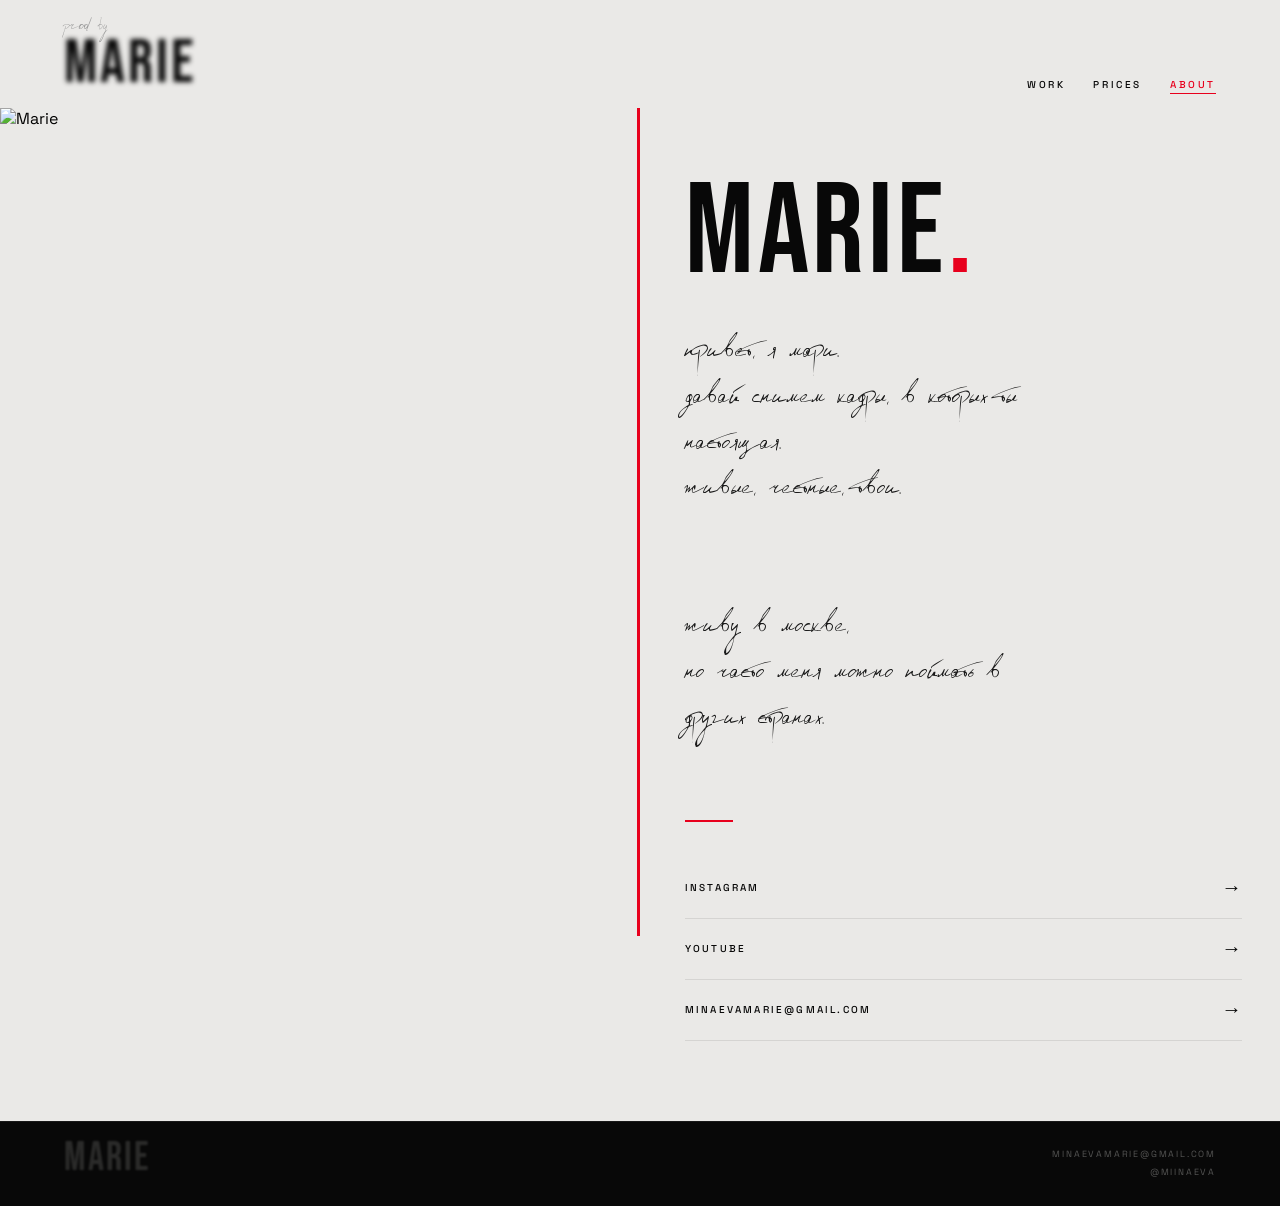
==== commit b248732d: "no grain" ====
--- a/about.html
+++ b/about.html
@@ -85,6 +85,5 @@
       el.addEventListener('mouseleave', () => cursor.classList.remove('hovering'));
     });
   </script>
-  <script src="grain.js"></script>
 </body>
 </html>
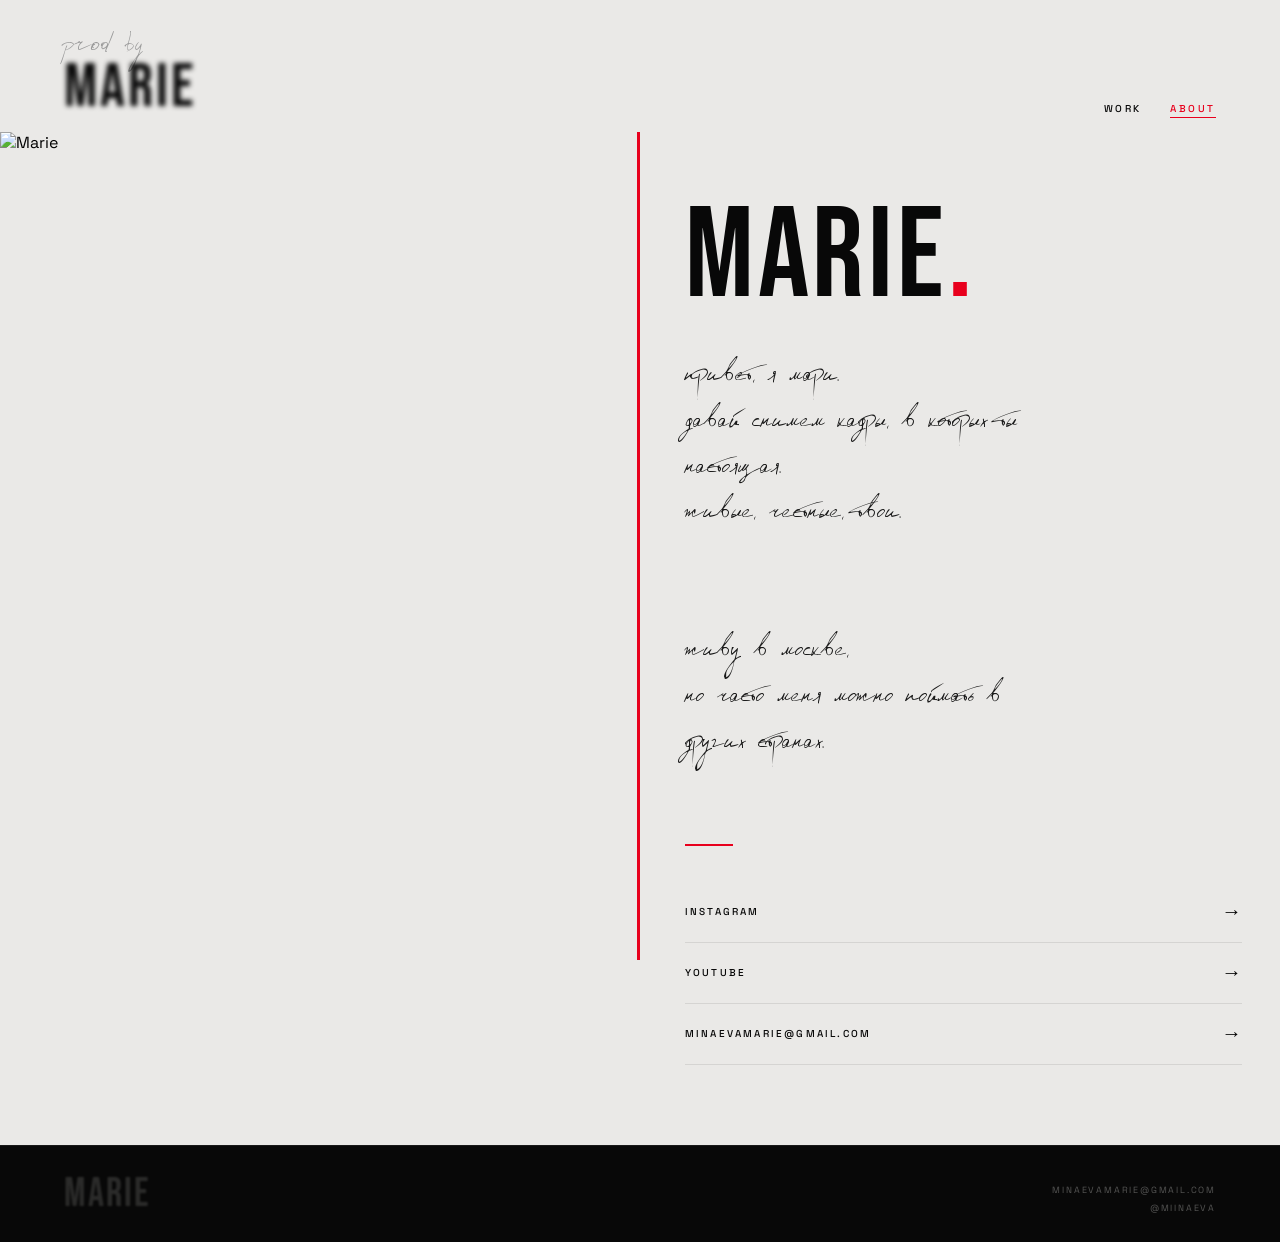
==== commit 0bafd4e1: "upd" ====
--- a/about.html
+++ b/about.html
@@ -26,7 +26,6 @@
     </div>
     <div class="nav-links">
       <a href="index.html">WORK</a>
-      <a href="pricing.html">PRICES</a>
       <a href="about.html" class="active">ABOUT</a>
     </div>
   </nav>
--- a/style.css
+++ b/style.css
@@ -1,11 +1,4 @@
-@import url('https://fonts.googleapis.com/css2?family=Bebas+Neue&family=Rock+Salt&family=Space+Grotesk:wght@300;400;500&display=swap');
-
-@font-face {
-  font-family: 'Chicoree';
-  src: url('font/Chicoree Em. Bold.otf') format('opentype');
-  font-weight: bold;
-  font-style: normal;
-}
+@import url('https://fonts.googleapis.com/css2?family=Bebas+Neue&family=Space+Grotesk:wght@300;400;500&display=swap');
 
 @font-face {
   font-family: 'Shlapak';
@@ -62,7 +55,7 @@
   display: flex;
   justify-content: space-between;
   align-items: flex-end;
-  padding: 16px 5% 12px;
+  padding: 28px 5% 12px;
   background-color: var(--bg);
   background-image: url("data:image/svg+xml,%3Csvg xmlns='http://www.w3.org/2000/svg' width='250' height='250'%3E%3Cfilter id='n'%3E%3CfeTurbulence type='fractalNoise' baseFrequency='0.75' numOctaves='4' stitchTiles='stitch'/%3E%3CfeColorMatrix type='saturate' values='0'/%3E%3CfeBlend in='SourceGraphic' mode='multiply'/%3E%3C/filter%3E%3Crect width='250' height='250' filter='url(%23n)' opacity='0.05'/%3E%3C/svg%3E");
   background-size: 400px 400px;
@@ -82,7 +75,7 @@
 
 .nav-sub {
   font-family: 'Shlapak', cursive;
-  font-size: 16px;
+  font-size: 28px;
   font-weight: normal;
   color: #999;
   line-height: 1;
@@ -137,16 +130,16 @@
 .gallery-wrap { padding: 20px 3% 0 3%; position: relative; }
 
 .gallery-grid {
-  columns: 4;
-  column-gap: 8px;
+  column-width: 260px;
+  column-gap: 28px;
 }
 
 /* Main photos row */
 .gallery-main-row {
   column-span: all;
   display: flex;
-  gap: 8px;
-  margin-bottom: 8px;
+  gap: 28px;
+  margin-bottom: 28px;
   align-items: flex-start;
 }
 
@@ -162,7 +155,7 @@
   break-inside: avoid;
   display: inline-block;
   width: 100%;
-  margin-bottom: 8px;
+  margin-bottom: 28px;
   position: relative;
   overflow: hidden;
   cursor: none;
@@ -230,6 +223,9 @@
   aspect-ratio: 9 / 16;
   background: #111;
 }
+.gallery-main-row .photo-inner:has(video) {
+  aspect-ratio: 11 / 14;
+}
 .photo-inner:has(video) video {
   position: absolute;
   inset: 0;
@@ -249,103 +245,9 @@
   cursor: default;
 }
 
-/* ━━━━━━━━━━━━━━━━━━━━━━━━━━
-   SCATTER TEXT TYPES
-━━━━━━━━━━━━━━━━━━━━━━━━━━ */
-[class^="st"] {
-  break-inside: avoid;
-  display: inline-block;
-  width: 100%;
-  position: relative;
-  pointer-events: none;
-  user-select: none;
-  margin-bottom: 8px;
-}
-
-.st-word {
-  font-family: 'Bebas Neue', sans-serif;
-  font-size: clamp(52px, 10vw, 120px);
-  line-height: 0.84;
-  letter-spacing: 0.02em;
-  color: var(--black);
-  padding: 4px 0;
-}
-.st-word.outline { -webkit-text-stroke: 2px var(--black); color: transparent; }
-.st-word.red { color: var(--red); }
-.st-word.red-outline { -webkit-text-stroke: 2px var(--red); color: transparent; }
-.st-word.ghost {
-  font-size: clamp(100px, 22vw, 260px);
-  color: rgba(0,0,0,0.04);
-  line-height: 0.8;
-  overflow: visible;
-  -webkit-text-stroke: 0;
-}
-.overlap-up { margin-top: -56px; z-index: 10; margin-bottom: 6px; }
-.overlap-up-sm { margin-top: -28px; z-index: 10; margin-bottom: 4px; }
-
-.st-phrase {
-  font-family: 'Shlapak', cursive;
-  font-size: clamp(14px, 2.4vw, 24px);
-  letter-spacing: 0.14em;
-  color: var(--black);
-  padding: 10px 2px;
-  line-height: 1.1;
-}
-.st-phrase.gray  { color: #C8C8C8; }
-.st-phrase.red   { color: var(--red); font-size: clamp(16px, 3vw, 30px); }
-.st-phrase.right { text-align: right; margin-left: auto; display: block; }
-
-.st-illegible {
-  font-family: 'Rock Salt', cursive;
-  font-size: 11px;
-  color: rgba(0,0,0,0.22);
-  white-space: nowrap;
-  overflow: visible;
-  padding: 20px 0 16px;
-  line-height: 1;
-  letter-spacing: 0.01em;
-  transform-origin: left center;
-}
-
-.st-hand {
-  font-family: 'Rock Salt', cursive;
-  font-size: 18px;
-  color: #C0C0C0;
-  padding: 10px 4px;
-  line-height: 1.3;
-}
-.st-hand.dark { font-size: 16px; color: rgba(0,0,0,0.3); }
-
-.st-label {
-  font-family: 'Space Grotesk', sans-serif;
-  font-size: 9px;
-  letter-spacing: 0.24em;
-  text-transform: uppercase;
-  color: #888888;
-  padding: 8px 2px;
-}
-
-.st-quote {
-  break-inside: avoid;
-  display: inline-block;
-  width: 100%;
-  font-family: 'Space Grotesk', sans-serif;
-  font-size: 10px;
-  font-style: italic;
-  font-weight: 300;
-  color: #AAAAAA;
-  line-height: 1.6;
-  text-align: right;
-  letter-spacing: 0.04em;
-  padding: 6px 2px;
-  margin-bottom: 10px;
-}
-
-.quote-sidebar { display: none; }
-
 /* ── Gallery intro ── */
 .gallery-intro {
-  padding: 24px 3% 16px;
+  padding: 24px 3% 28px;
   display: flex;
   justify-content: flex-end;
 }
@@ -359,105 +261,6 @@
   text-align: right;
 }
 
-/* ── Shot image / circled / x / rule ── */
-.st-shot { break-inside: avoid; display: inline-block; width: 100%; margin-bottom: 8px; }
-.st-shot img { width: 70%; max-width: 220px; height: auto; display: block; mix-blend-mode: multiply; }
-
-.st-circled { break-inside: avoid; display: inline-block; width: 100%; margin-bottom: 8px; position: relative; }
-.st-circled-text {
-  font-family: 'Bebas Neue', sans-serif;
-  font-size: clamp(32px, 6vw, 64px);
-  letter-spacing: 0.08em;
-  color: var(--black);
-  display: block;
-  text-align: center;
-  padding: 14px 24px;
-  position: relative;
-  z-index: 1;
-  filter: blur(1px);
-}
-.st-circled-text.red { color: var(--red); }
-.st-circle-img {
-  position: absolute;
-  top: 50%; left: 50%;
-  transform: translate(-50%,-50%);
-  width: 92%; height: auto;
-  pointer-events: none;
-  mix-blend-mode: multiply;
-  filter: blur(1.5px);
-  z-index: 2;
-}
-
-.st-x { padding: 0; }
-.st-x img { width: 55%; max-width: 180px; height: auto; display: block; mix-blend-mode: multiply; }
-
-.st-rule {
-  border: none;
-  border-top: 1.5px solid var(--red);
-  margin-bottom: 8px;
-  break-inside: avoid;
-  display: inline-block;
-  width: 100%;
-}
-
-.st-blur {
-  column-span: all;
-  display: block;
-  font-family: 'Bebas Neue', sans-serif;
-  font-size: clamp(100px, 20vw, 240px);
-  line-height: 0.75;
-  letter-spacing: 0.03em;
-  color: var(--black);
-  filter: blur(6px);
-  opacity: 0.6;
-  padding: 0 4%;
-  margin: -10px 0 0;
-  pointer-events: none;
-  user-select: none;
-  overflow: hidden;
-}
-.st-blur.red { color: var(--red); }
-
-/* ── Torn paper ── */
-.paper-break {
-  column-span: all;
-  display: block;
-  width: 100%;
-  position: relative;
-  margin: 10px 0 6px;
-  overflow: hidden;
-  line-height: 0;
-  background: #0a0a0a;
-}
-.paper-break img { width: 100%; height: 100px; object-fit: cover; object-position: center 48%; display: block; opacity: 0.92; }
-.paper-break-text {
-  position: absolute;
-  top: 50%; left: 50%;
-  transform: translate(-50%,-50%);
-  font-family: 'Bebas Neue', sans-serif;
-  font-size: clamp(13px,2vw,20px);
-  letter-spacing: 0.28em;
-  color: #fff;
-  white-space: nowrap;
-  pointer-events: none;
-}
-.paper-note { break-inside: avoid; display: inline-block; width: 100%; margin-bottom: 8px; position: relative; line-height: 0; }
-.paper-note img { width: 100%; height: auto; display: block; }
-.paper-note-text {
-  position: absolute;
-  top: 48%; left: 50%;
-  transform: translate(-50%,-50%);
-  font-family: 'Rock Salt', cursive;
-  font-size: clamp(14px,2.2vw,20px);
-  color: #3A3A3A;
-  text-align: center;
-  width: 76%;
-  line-height: 1.4;
-  white-space: nowrap;
-  overflow: hidden;
-  pointer-events: none;
-}
-
 /* ━━━━━━━━━━━━━━━━━━━━━━━━━━
    CTA SECTION
 ━━━━━━━━━━━━━━━━━━━━━━━━━━ */
@@ -491,7 +294,7 @@
 }
 .cta-tagline {
   font-family: 'Shlapak', cursive;
-  font-size: clamp(16px, 2vw, 22px);
+  font-size: clamp(28px, 2vw, 22px);
   color: rgba(247,246,243,0.4);
   line-height: 1.6;
   text-align: right;
@@ -521,7 +324,7 @@
   display: flex;
   justify-content: space-between;
   align-items: flex-end;
-  padding: 16px 5% 28px;
+  padding: 28px 5% 28px;
   margin-top: 0;
 }
 
@@ -704,7 +507,6 @@
    RESPONSIVE
 ━━━━━━━━━━━━━━━━━━━━━━━━━━ */
 @media (max-width: 900px) {
-  .gallery-grid { columns: 3; }
   .cta-section { flex-direction: column; align-items: flex-start; }
 }
 
@@ -744,7 +546,7 @@
   .about-bio { font-size: clamp(18px, 5vw, 24px); margin-bottom: 1em; }
   .about-link { padding: 14px 0; font-size: 9px; }
 
-  #lb-close { font-size: 36px; top: 14px; right: 16px; }
-  #lb-prev, #lb-next { font-size: 22px; padding: 16px 12px; }
+  #lb-close { font-size: 36px; top: 14px; right: 28px; }
+  #lb-prev, #lb-next { font-size: 22px; padding: 28px 12px; }
   #lb-img { max-width: 96vw; max-height: 86vh; }
 }
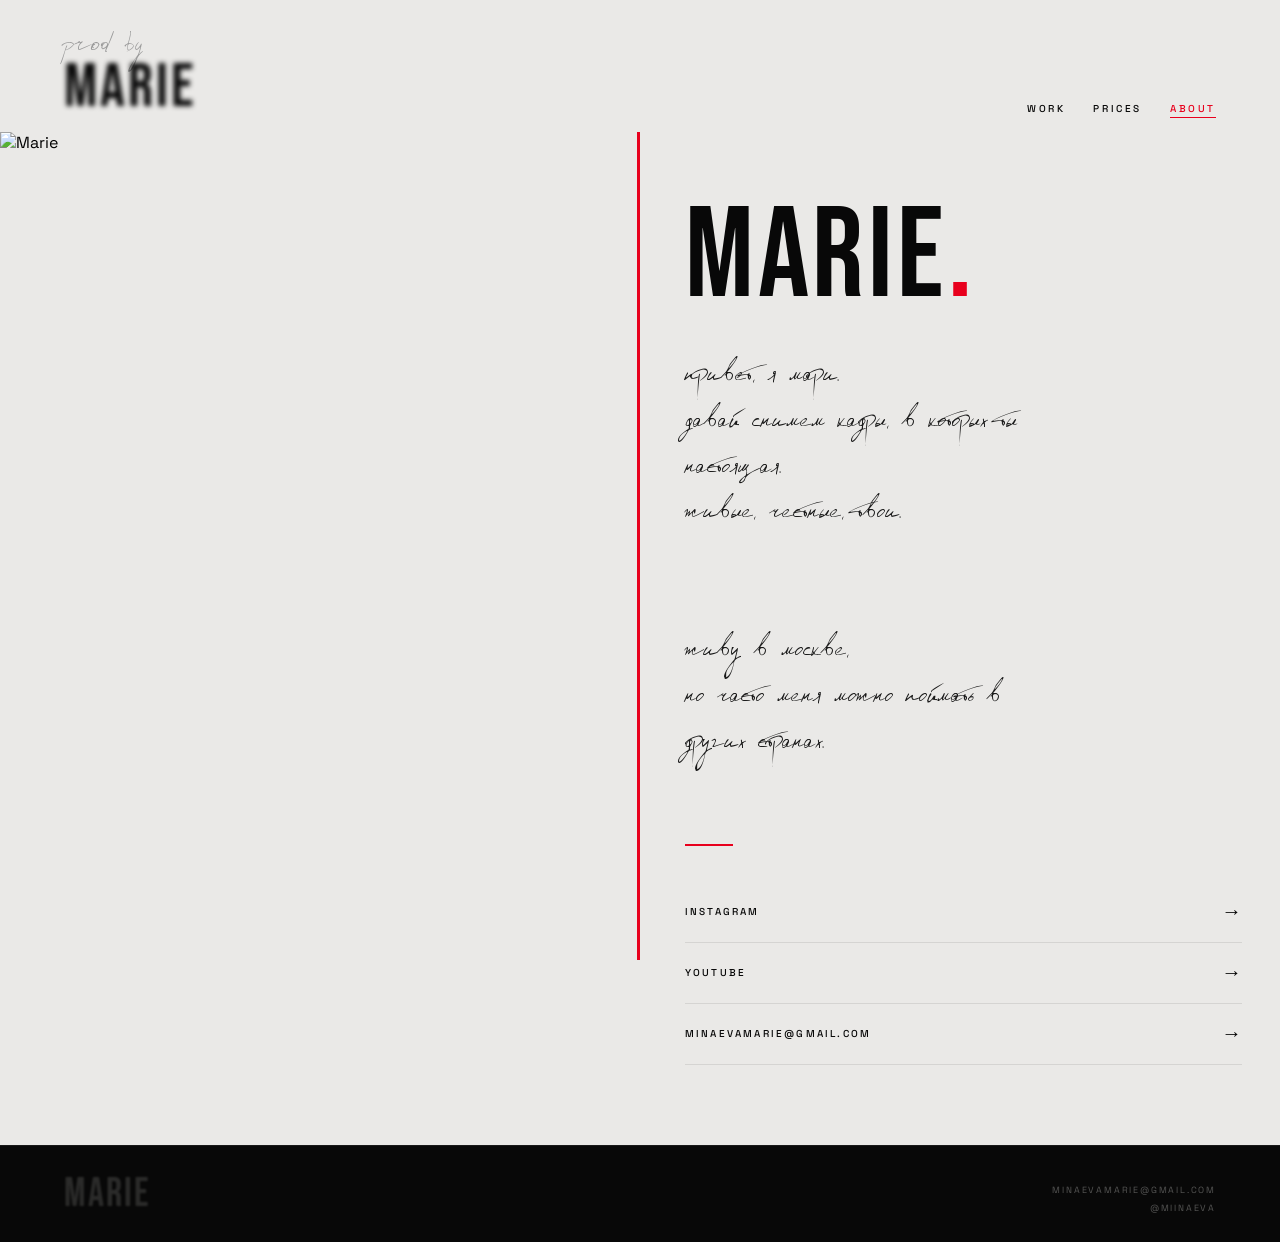
==== commit 0850dcfe: "upd" ====
--- a/about.html
+++ b/about.html
@@ -26,6 +26,7 @@
     </div>
     <div class="nav-links">
       <a href="index.html">WORK</a>
+      <a href="pricing.html">PRICES</a>
       <a href="about.html" class="active">ABOUT</a>
     </div>
   </nav>
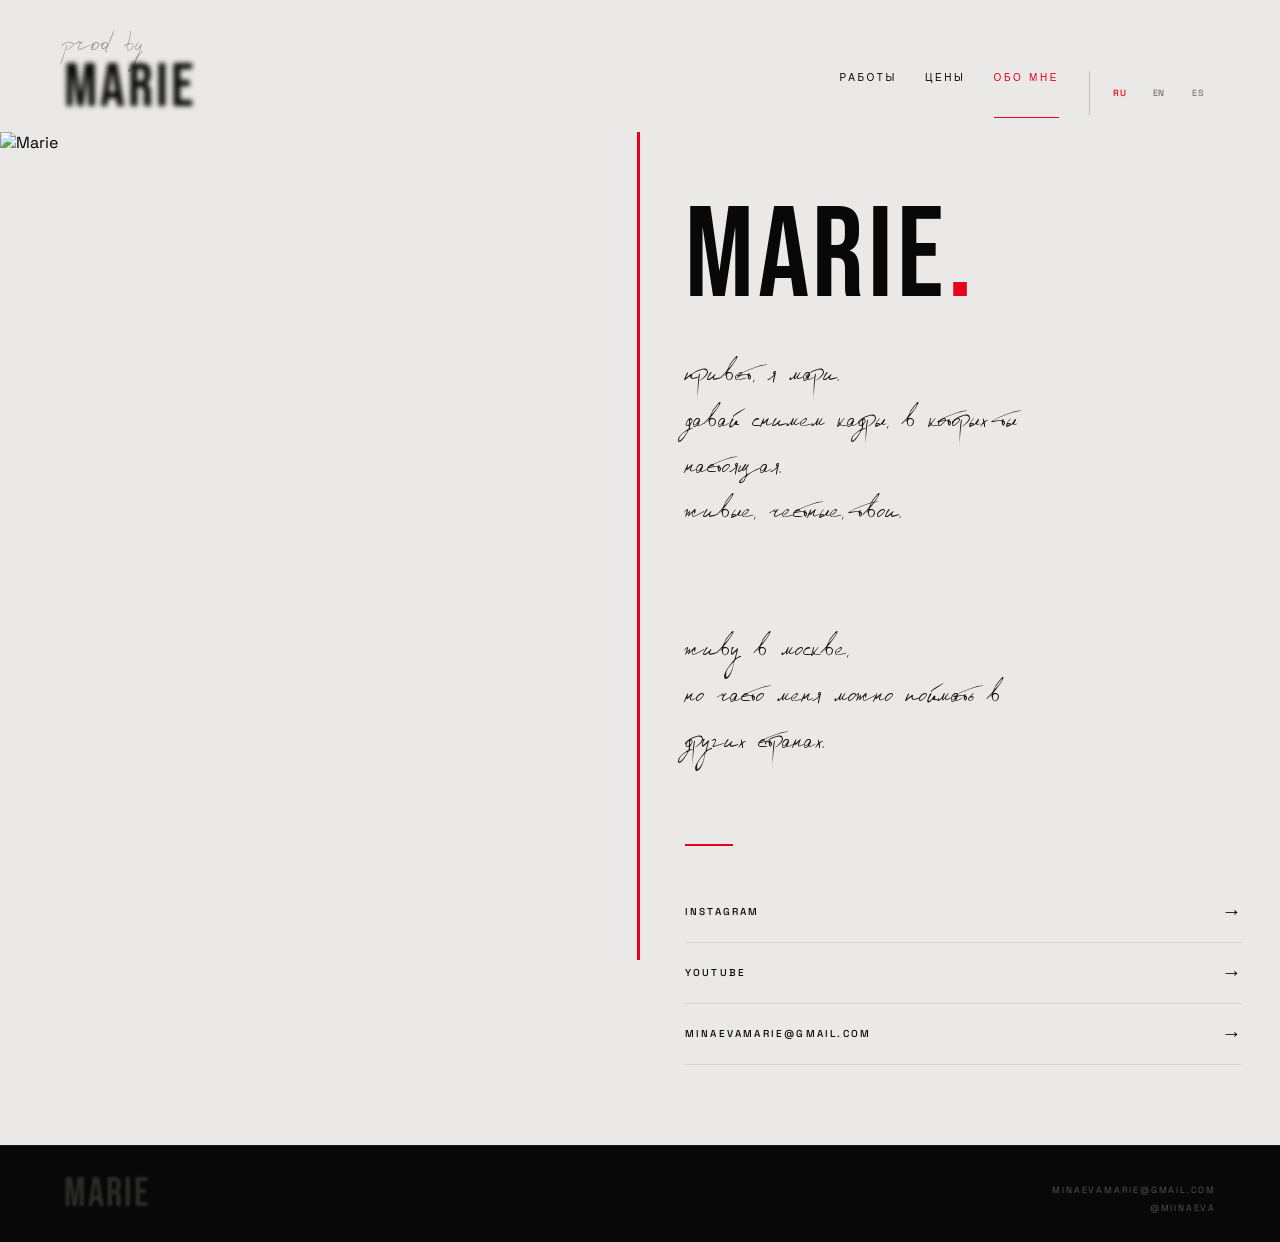
==== commit 84bd974a: "Add RU EN ES language switcher and Madrid pricing" ====
--- a/about.html
+++ b/about.html
@@ -7,7 +7,7 @@
   <link rel="icon" href="icons/favicon.png" type="image/png">
   <link rel="stylesheet" href="style.css">
 </head>
-<body>
+<body data-page="about">
 
   <div id="cursor">
     <svg width="28" height="28" viewBox="0 0 28 28" fill="none">
@@ -25,9 +25,9 @@
       <a href="index.html" class="nav-logo">MARIE</a>
     </div>
     <div class="nav-links">
-      <a href="index.html">WORK</a>
-      <a href="pricing.html">PRICES</a>
-      <a href="about.html" class="active">ABOUT</a>
+      <a href="index.html" data-i18n="nav.work">WORK</a>
+      <a href="pricing.html" data-i18n="nav.prices">PRICES</a>
+      <a href="about.html" class="active" data-i18n="nav.about">ABOUT</a>
     </div>
   </nav>
 
@@ -51,10 +51,22 @@
     </div>
   </footer>
 
+  <script src="site-i18n.js"></script>
   <script>
     fetch('data/about.json').then(r => r.json()).then(data => {
       const bio = document.getElementById('about-bio');
-      bio.innerHTML = data.bio.map(line => line === '' ? '<br>' : line).join('<br>');
+      function renderBio() {
+        const lang = window.SiteI18n ? SiteI18n.getLanguage() : 'ru';
+        const lines = data.bio[lang] || data.bio.ru;
+        bio.replaceChildren();
+        lines.forEach((line, index) => {
+          if (index) bio.appendChild(document.createElement('br'));
+          if (line) bio.appendChild(document.createTextNode(line));
+          else bio.appendChild(document.createElement('br'));
+        });
+      }
+      if (window.SiteI18n) SiteI18n.onChange(renderBio);
+      else renderBio();
       const links = document.getElementById('about-links');
       data.links.forEach(l => {
         const a = document.createElement('a');
--- a/style.css
+++ b/style.css
@@ -125,6 +125,30 @@
 .nav-links a:hover::after { transform: scaleX(1); }
 .nav-links a.active,
 .nav-links a:hover { color: var(--red); }
+
+.language-switcher {
+  display: inline-flex;
+  align-items: center;
+  gap: 3px;
+  margin-left: 2px;
+  padding-left: 12px;
+  border-left: 1px solid rgba(0,0,0,0.18);
+}
+.language-switcher button {
+  min-width: 36px;
+  min-height: 44px;
+  border: 0;
+  padding: 0 5px;
+  background: transparent;
+  color: #777;
+  font: 500 9px 'Space Grotesk', sans-serif;
+  letter-spacing: 0.08em;
+  cursor: pointer;
+  transition: color 0.15s;
+}
+.language-switcher button:hover,
+.language-switcher button[aria-pressed="true"] { color: var(--red); }
+.language-switcher button:focus-visible { outline: 1px solid var(--red); outline-offset: 2px; }
 
 /* ── GALLERY ── */
 .gallery-wrap { padding: 20px 3% 0 3%; position: relative; }
@@ -193,6 +217,11 @@
   -webkit-backface-visibility: hidden;
   backface-visibility: hidden;
 }
+
+/* Пока фото не загрузилось — резервируем место под него.
+   Без этого карточки схлопываются в нулевую высоту, все попадают
+   в первый экран, и браузер грузит всю галерею сразу вместо lazy. */
+.photo-inner img:not([data-loaded]) { aspect-ratio: 4 / 5; }
 
 .photo-inner img {
   width: 100%;
@@ -524,10 +553,13 @@
 
 @media (max-width: 600px) {
   nav { padding: 12px 5% 10px; }
+  nav { align-items: center; }
   .nav-logo { font-size: clamp(28px, 9vw, 44px); filter: blur(2px); }
   .nav-sub { font-size: 13px; }
-  .nav-links { gap: 14px; }
+  .nav-links { gap: 10px; align-self: center; align-items: center; flex-wrap: wrap; justify-content: flex-end; }
   .nav-links a { font-size: 9px; letter-spacing: 0.18em; }
+  .language-switcher { gap: 0; margin-left: 0; padding-left: 5px; }
+  .language-switcher button { min-width: 44px; min-height: 44px; padding: 0 3px; font-size: 8px; }
 
   .gallery-intro { padding: 14px 3% 10px; }
   .gallery-intro-quote { font-size: 13px; max-width: 100%; text-align: right; }
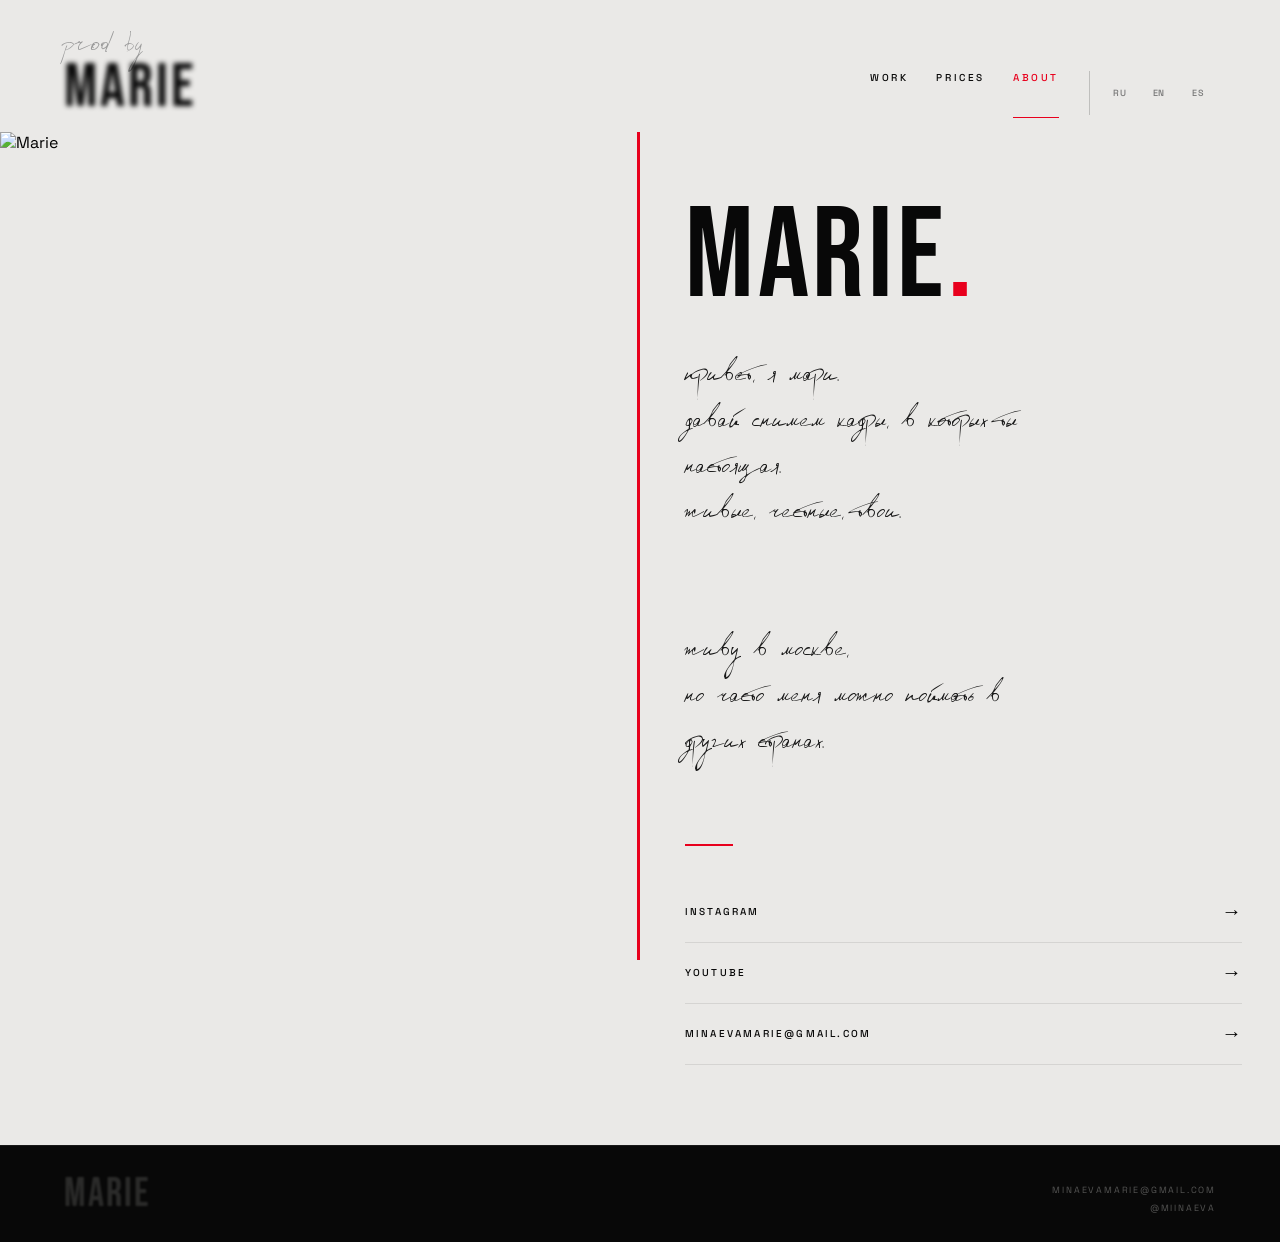
==== commit 0affa2cf: "Keep language switcher visible across all pages" ====
--- a/about.html
+++ b/about.html
@@ -28,6 +28,11 @@
       <a href="index.html" data-i18n="nav.work">WORK</a>
       <a href="pricing.html" data-i18n="nav.prices">PRICES</a>
       <a href="about.html" class="active" data-i18n="nav.about">ABOUT</a>
+      <div class="language-switcher" role="group" aria-label="Choose language">
+        <button type="button" data-lang="ru" aria-label="Русский">RU</button>
+        <button type="button" data-lang="en" aria-label="English">EN</button>
+        <button type="button" data-lang="es" aria-label="Español">ES</button>
+      </div>
     </div>
   </nav>
 
--- a/style.css
+++ b/style.css
@@ -129,6 +129,8 @@
 .language-switcher {
   display: inline-flex;
   align-items: center;
+  justify-content: center;
+  flex-shrink: 0;
   gap: 3px;
   margin-left: 2px;
   padding-left: 12px;
@@ -156,6 +158,20 @@
 .gallery-grid {
   column-width: 260px;
   column-gap: 28px;
+}
+
+/* The outer wrapper holds shoot sections, only each shoot grid gets columns. */
+#gallery.gallery-grid {
+  columns: initial;
+  column-width: auto;
+}
+
+.gallery-shoot { margin-bottom: 52px; }
+.gallery-shoot-grid { min-height: 1px; }
+.gallery-shoot-title {
+  margin: 0 0 20px;
+  font: 400 clamp(28px, 5vw, 64px)/0.95 'Bebas Neue', sans-serif;
+  letter-spacing: 0.035em;
 }
 
 /* Main photos row */
@@ -222,6 +238,7 @@
    Без этого карточки схлопываются в нулевую высоту, все попадают
    в первый экран, и браузер грузит всю галерею сразу вместо lazy. */
 .photo-inner img:not([data-loaded]) { aspect-ratio: 4 / 5; }
+.photo-card.big .photo-inner img:not([data-loaded]) { aspect-ratio: 4 / 5; }
 
 .photo-inner img {
   width: 100%;
@@ -537,6 +554,12 @@
 ━━━━━━━━━━━━━━━━━━━━━━━━━━ */
 @media (max-width: 900px) {
   .cta-section { flex-direction: column; align-items: flex-start; }
+  nav { align-items: stretch; flex-wrap: wrap; }
+  .nav-left { flex: 0 0 100%; }
+  .nav-links { flex: 0 0 100%; width: 100%; gap: 8px; align-self: stretch; align-items: center; flex-wrap: nowrap; justify-content: space-between; padding: 8px 0 0; }
+  .nav-links a { font-size: 9px; letter-spacing: 0.08em; white-space: nowrap; }
+  .language-switcher { display: inline-flex; visibility: visible; opacity: 1; flex: 0 0 auto; gap: 0; margin-left: 0; padding-left: 5px; }
+  .language-switcher button { min-width: 44px; min-height: 44px; padding: 0 2px; font-size: 8px; }
 }
 
 @media (max-width: 860px) {
@@ -549,23 +572,23 @@
   .about-photo::after { border-right: none; border-bottom: 3px solid var(--red); }
   .about-content { padding: 40px 8% 60px; justify-content: flex-start; }
   .about-bio { font-size: clamp(18px, 3.5vw, 24px); max-width: 100%; }
+  .gallery-grid { columns: 2; column-width: auto; column-gap: 12px; }
 }
 
 @media (max-width: 600px) {
   nav { padding: 12px 5% 10px; }
-  nav { align-items: center; }
   .nav-logo { font-size: clamp(28px, 9vw, 44px); filter: blur(2px); }
   .nav-sub { font-size: 13px; }
-  .nav-links { gap: 10px; align-self: center; align-items: center; flex-wrap: wrap; justify-content: flex-end; }
-  .nav-links a { font-size: 9px; letter-spacing: 0.18em; }
-  .language-switcher { gap: 0; margin-left: 0; padding-left: 5px; }
-  .language-switcher button { min-width: 44px; min-height: 44px; padding: 0 3px; font-size: 8px; }
+  .nav-links { gap: 4px; }
+  .nav-links a { font-size: 8px; letter-spacing: 0.04em; }
 
   .gallery-intro { padding: 14px 3% 10px; }
   .gallery-intro-quote { font-size: 13px; max-width: 100%; text-align: right; }
 
   .gallery-wrap { padding: 10px 2% 0; }
-  .gallery-grid { columns: 2; column-gap: 6px; }
+  .gallery-grid { columns: 2; column-width: auto; column-gap: 8px; }
+  .gallery-shoot { margin-bottom: 32px; }
+  .gallery-shoot-title { margin: 0 0 12px; }
   .photo-card { margin-bottom: 6px; }
   .gallery-main-row { flex-wrap: wrap; gap: 6px; margin-bottom: 6px; }
   .gallery-main-row .photo-card { flex: 1 1 calc(50% - 3px); max-width: 100%; }
